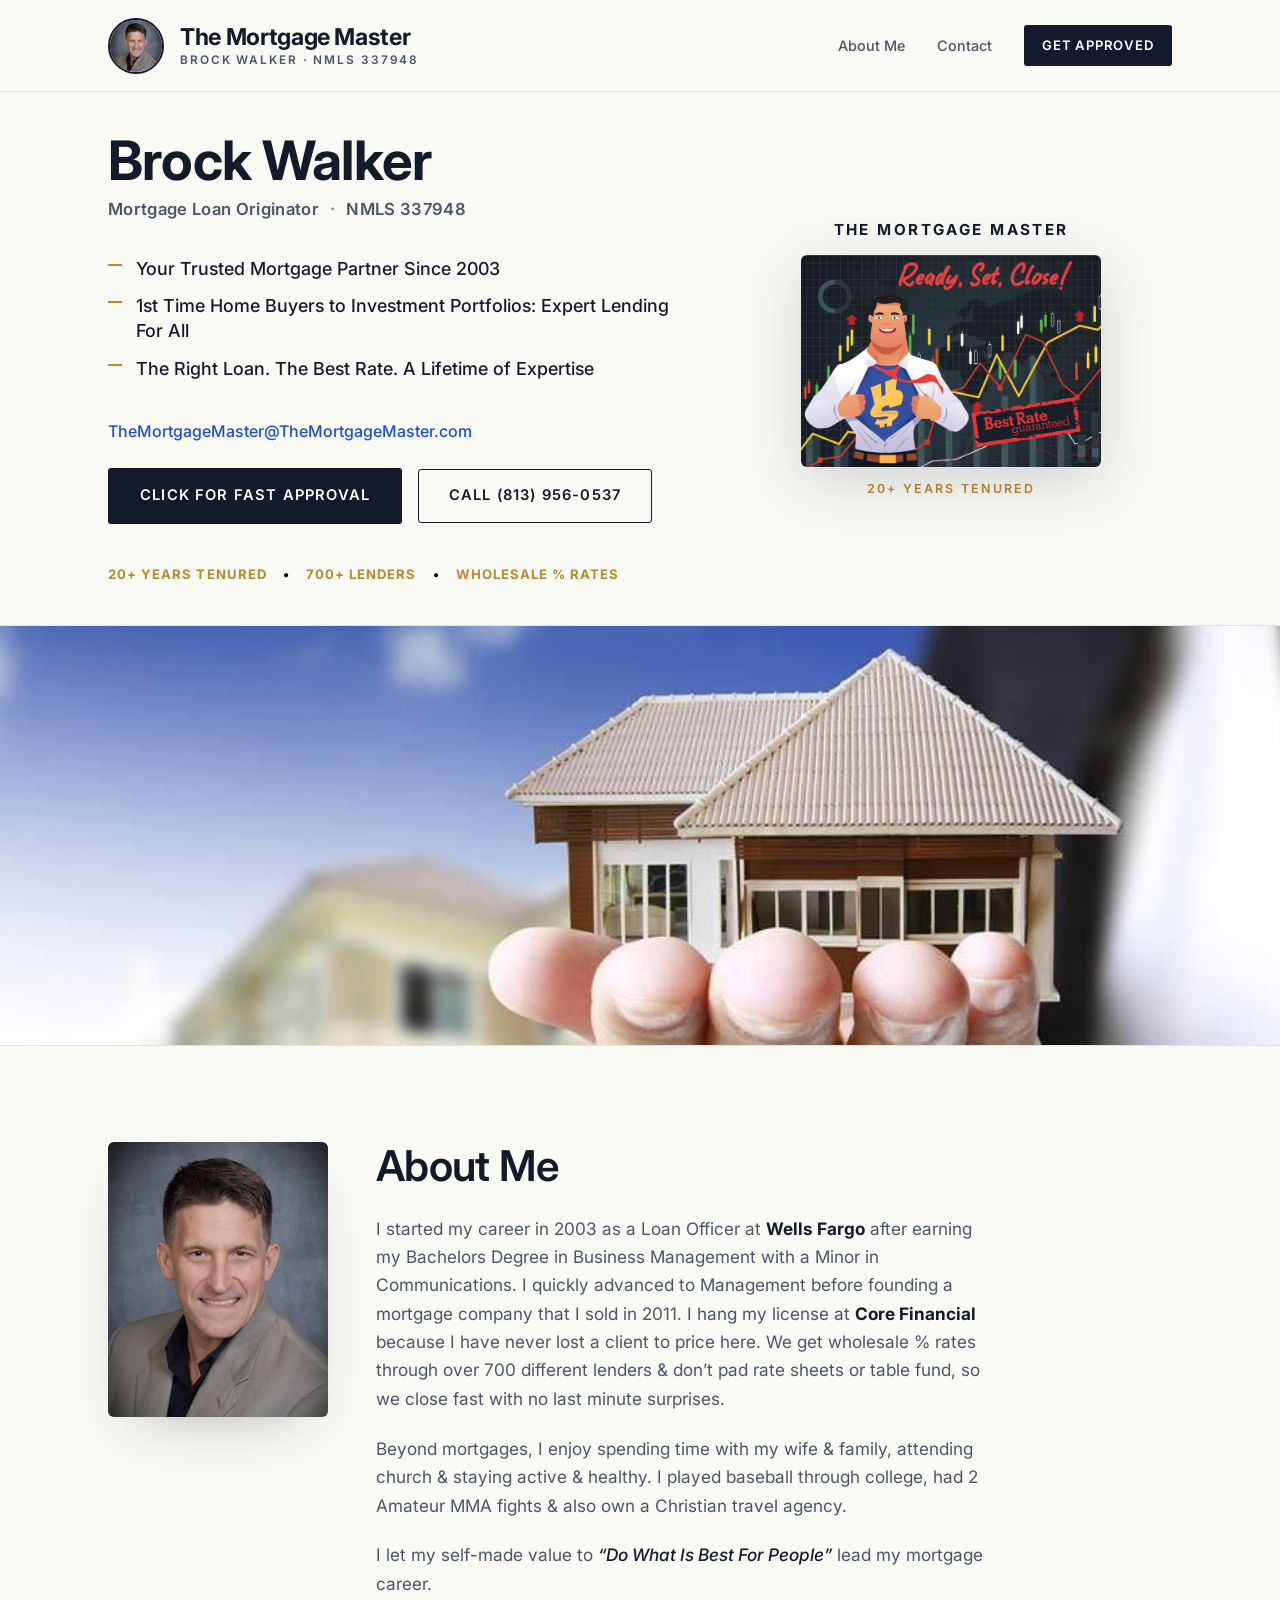
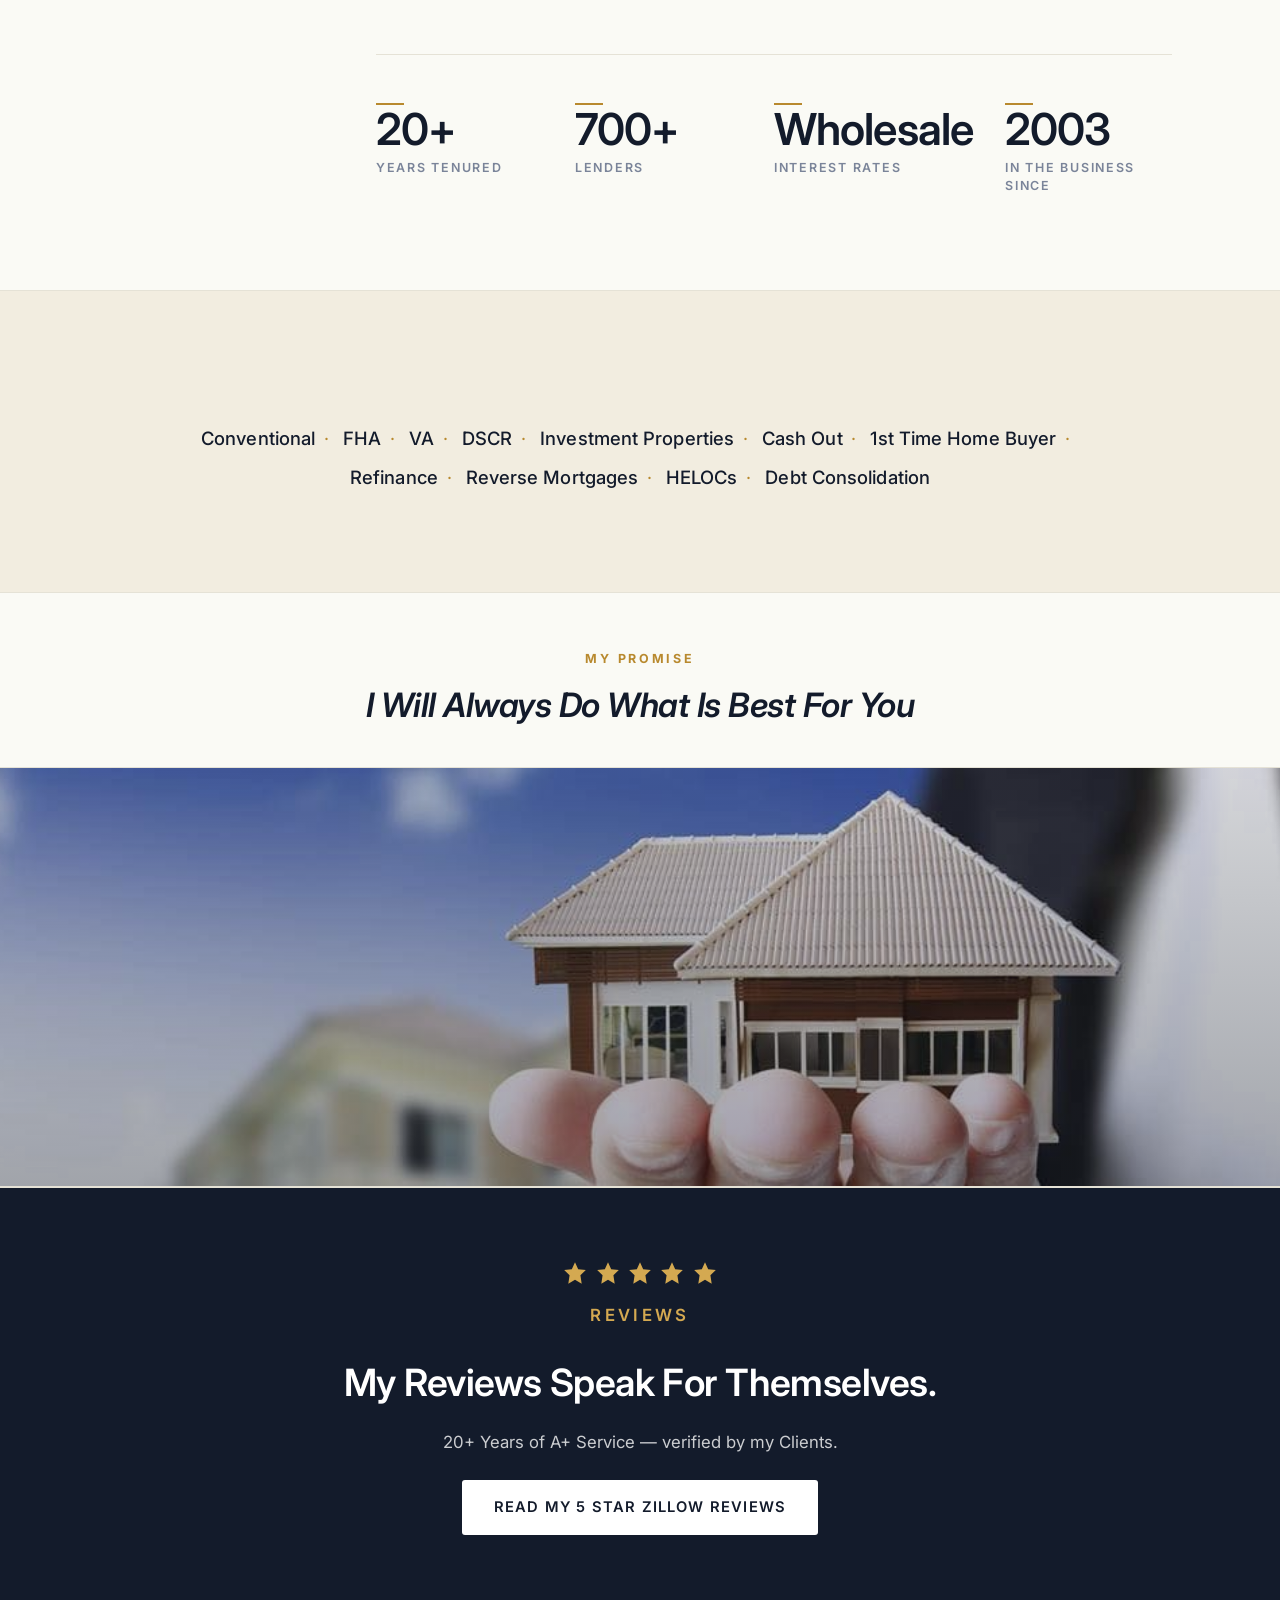
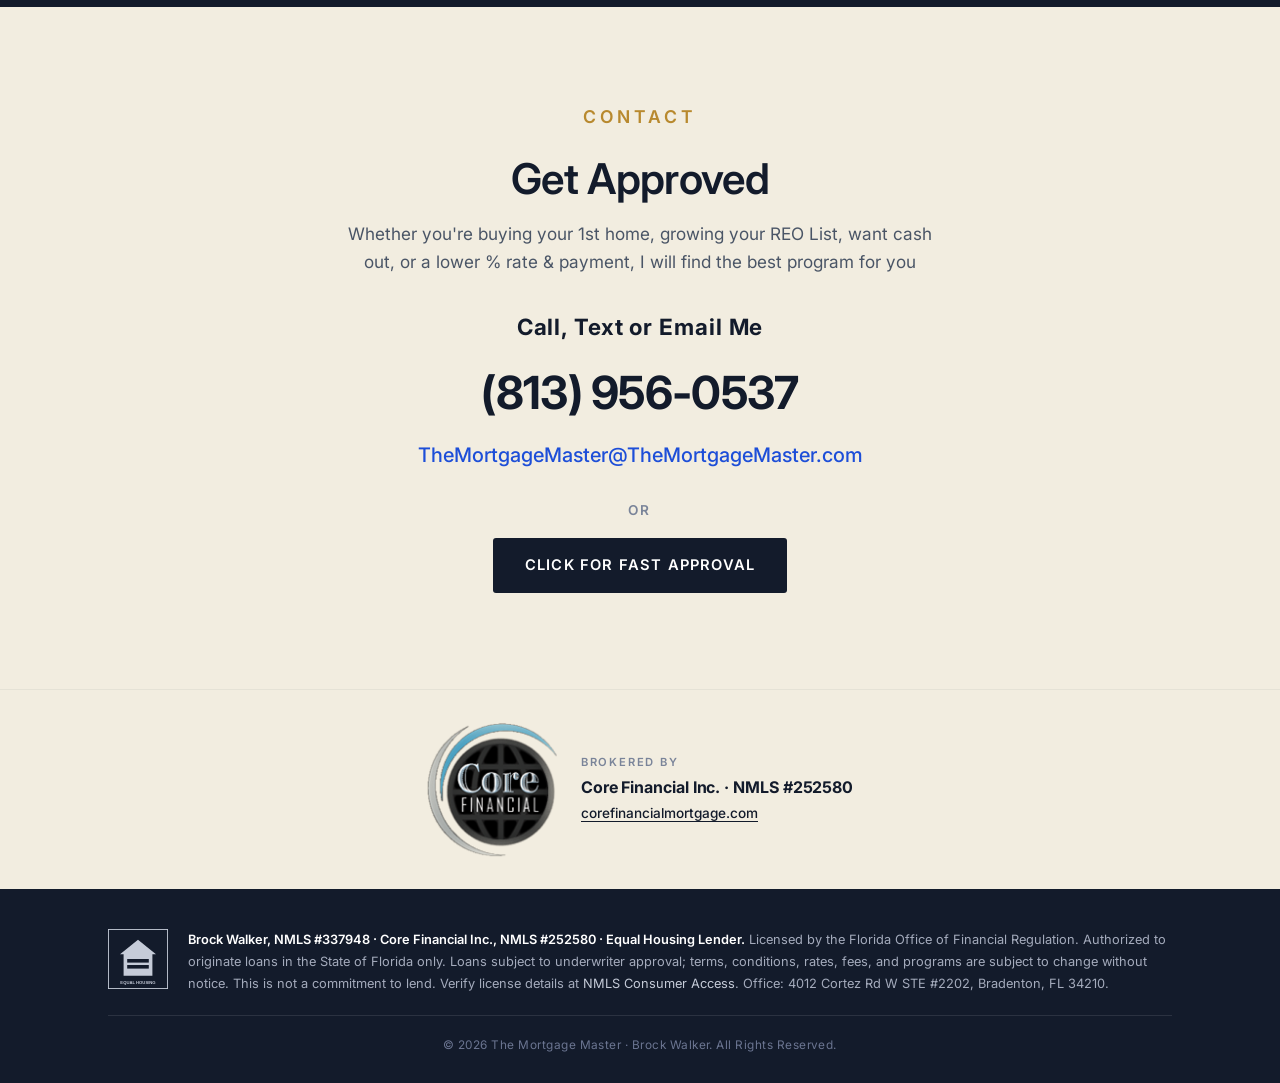
==== index.html @ ad80749b "Round 3 revisions for Brock — compliance, copy, layout polish Hero: - Removed eyebrow line; title "B" ====
<!DOCTYPE html>
<html lang="en">
<head>
<meta charset="UTF-8">
<meta name="viewport" content="width=device-width, initial-scale=1.0">
<title>Brock Walker — The Mortgage Master | Florida Mortgage Loan Originator</title>
<meta name="description" content="Brock Walker — The Mortgage Master Closes Faster. 20+ Years Tenured. 700+ Lenders. Wholesale Interest Rates. NMLS 337948.">
<meta name="robots" content="index, follow">
<link rel="canonical" href="https://themortgagemaster.com/">

<meta property="og:title" content="Brock Walker — The Mortgage Master">
<meta property="og:description" content="The Mortgage Master Closes Faster. 20+ Years Tenured. Wholesale Interest Rates.">
<meta property="og:type" content="website">
<meta property="og:url" content="https://themortgagemaster.com/">
<meta property="og:image" content="https://themortgagemaster.com/assets/pool-home.jpg">

<link rel="icon" type="image/png" href="assets/favicon.png">

<link rel="preconnect" href="https://fonts.googleapis.com">
<link rel="preconnect" href="https://fonts.gstatic.com" crossorigin>
<link href="https://fonts.googleapis.com/css2?family=Inter:wght@400;500;600;700&display=swap" rel="stylesheet">

<link rel="stylesheet" href="css/style.css">
</head>
<body>

<header class="site-header">
  <div class="container nav">
    <a href="/" class="brand">
      <img class="brand-photo" src="assets/brock-headshot.jpg" alt="Brock Walker">
      <span class="brand-text">
        <span class="brand-name">The Mortgage Master</span>
        <span class="brand-sub">Brock Walker · NMLS 337948</span>
      </span>
    </a>
    <nav class="nav-links" aria-label="Primary">
      <a href="#about">About Me</a>
      <a href="#contact">Contact</a>
      <a class="nav-cta" href="https://www.blink.mortgage/app/signup/p/CoreFinancialMortgage/brockwalker" target="_blank" rel="noopener">Get Approved</a>
    </nav>
  </div>
</header>

<main>

  <!-- HERO -->
  <section class="hero">
    <div class="container hero-grid">
      <div class="hero-text">
        <h1 class="hero-title">Brock Walker</h1>
        <p class="hero-tagline">Mortgage Loan Originator <span class="dot-gold">·</span> NMLS 337948</p>
        <ul class="hero-bullets">
          <li>Your Trusted Mortgage Partner Since 2003</li>
          <li>1st Time Home Buyers to Investment Portfolios: Expert Lending For All</li>
          <li>The Right Loan. The Best Rate. A Lifetime of Expertise</li>
        </ul>
        <p class="hero-email"><a href="mailto:TheMortgageMaster@TheMortgageMaster.com">TheMortgageMaster@TheMortgageMaster.com</a></p>
        <div class="hero-actions">
          <a class="btn-primary" href="https://www.blink.mortgage/app/signup/p/CoreFinancialMortgage/brockwalker" target="_blank" rel="noopener">Click For Fast Approval</a>
          <a class="btn-secondary" href="tel:+18139560537">Call (813) 956-0537</a>
        </div>
        <div class="hero-meta">
          <span>20+ Years Tenured</span>
          <span class="dot" aria-hidden="true">•</span>
          <span>700+ Lenders</span>
          <span class="dot" aria-hidden="true">•</span>
          <span>Wholesale % Rates</span>
        </div>
      </div>
      <div class="hero-image">
        <div class="hero-image-label">The Mortgage Master</div>
        <img src="assets/mmaster.png" alt="The Mortgage Master — Ready, Set, Close">
        <div class="hero-image-caption">20+ Years Tenured</div>
      </div>
    </div>
  </section>

  <!-- VIDEO FEATURE BAND -->
  <section class="feature-band video-band" aria-hidden="true">
    <video class="feature-video" autoplay muted loop playsinline preload="metadata" poster="assets/house-hands.jpg">
      <source src="assets/mortgage-master.mp4" type="video/mp4">
    </video>
  </section>

  <!-- MOBILE-ONLY MASCOT (under video, hidden on desktop) -->
  <section class="mobile-mascot">
    <div class="mobile-mascot-label">The Mortgage Master</div>
    <img src="assets/mmaster.png" alt="The Mortgage Master — Ready, Set, Close">
    <div class="mobile-mascot-caption">20+ Years Tenured</div>
  </section>

  <!-- ABOUT -->
  <section id="about" class="section">
    <div class="container about-grid">
      <div class="about-image">
        <img src="assets/brock-headshot.jpg" alt="Brock Walker — Mortgage Loan Originator, NMLS 337948">
      </div>
      <div class="about-body">
        <h2 class="section-title">About Me</h2>
        <p>I started my career in 2003 as a Loan Officer at <strong>Wells Fargo</strong> after earning my Bachelors Degree in Business Management with a Minor in Communications. I quickly advanced to Management before founding a mortgage company that I sold in 2011. I hang my license at <strong>Core Financial</strong> because I have never lost a client to price here. We get wholesale % rates through over 700 different lenders &amp; don&rsquo;t pad rate sheets or table fund, so we close fast with no last minute surprises.</p>
        <p>Beyond mortgages, I enjoy spending time with my wife &amp; family, attending church &amp; staying active &amp; healthy. I played baseball through college, had 2 Amateur MMA fights &amp; also own a Christian travel agency.</p>
        <p>I let my self-made value to <em>&ldquo;Do What Is Best For People&rdquo;</em> lead my mortgage career.</p>

        <div class="stats">
          <div>
            <div class="stat-num">20+</div>
            <div class="stat-label">Years tenured</div>
          </div>
          <div>
            <div class="stat-num">700+</div>
            <div class="stat-label">Lenders</div>
          </div>
          <div>
            <div class="stat-num">Wholesale</div>
            <div class="stat-label">Interest rates</div>
          </div>
          <div>
            <div class="stat-num">2003</div>
            <div class="stat-label">In the business since</div>
          </div>
        </div>
      </div>
    </div>
  </section>

  <!-- LOAN LIST -->
  <section class="section section-alt">
    <div class="container">
      <p class="loans-display">
        <span>Conventional</span><span class="sep">·</span>
        <span>FHA</span><span class="sep">·</span>
        <span>VA</span><span class="sep">·</span>
        <span>DSCR</span><span class="sep">·</span>
        <span>Investment Properties</span><span class="sep">·</span>
        <span>Cash Out</span><span class="sep">·</span>
        <span>1st Time Home Buyer</span><span class="sep">·</span>
        <span>Refinance</span><span class="sep">·</span>
        <span>Reverse Mortgages</span><span class="sep">·</span>
        <span>HELOCs</span><span class="sep">·</span>
        <span>Debt Consolidation</span>
      </p>
    </div>
  </section>

  <!-- PROMISE FEATURE BAND (hands holding house) — moved to bottom per Brock R2 -->
  <section class="promise-band">
    <div class="container promise-box">
      <p class="promise-label">My Promise</p>
      <p class="promise-text">I Will Always Do What Is Best For You</p>
    </div>
    <div class="feature-band promise-image" aria-hidden="true">
      <img src="assets/house-hands.jpg" alt="">
    </div>
  </section>

  <!-- REVIEWS CTA -->
  <section class="reviews-cta">
    <div class="container">
      <div class="reviews-stars" aria-hidden="true">
        <svg viewBox="0 0 24 24"><path d="M12 2l2.94 6.5L22 9.27l-5 4.87L18.18 22 12 18.27 5.82 22 7 14.14l-5-4.87 7.06-.77z"/></svg>
        <svg viewBox="0 0 24 24"><path d="M12 2l2.94 6.5L22 9.27l-5 4.87L18.18 22 12 18.27 5.82 22 7 14.14l-5-4.87 7.06-.77z"/></svg>
        <svg viewBox="0 0 24 24"><path d="M12 2l2.94 6.5L22 9.27l-5 4.87L18.18 22 12 18.27 5.82 22 7 14.14l-5-4.87 7.06-.77z"/></svg>
        <svg viewBox="0 0 24 24"><path d="M12 2l2.94 6.5L22 9.27l-5 4.87L18.18 22 12 18.27 5.82 22 7 14.14l-5-4.87 7.06-.77z"/></svg>
        <svg viewBox="0 0 24 24"><path d="M12 2l2.94 6.5L22 9.27l-5 4.87L18.18 22 12 18.27 5.82 22 7 14.14l-5-4.87 7.06-.77z"/></svg>
      </div>
      <p class="section-eyebrow center">Reviews</p>
      <h2>My Reviews Speak For Themselves.</h2>
      <p>20+ Years of A+ Service — verified by my Clients.</p>
      <a class="btn-primary" href="https://www.zillow.com/lender-profile/BrockWalker/" target="_blank" rel="noopener">Read My 5 Star Zillow Reviews</a>
    </div>
  </section>

  <!-- APPLY CTA -->
  <section id="contact" class="apply-section section-alt">
    <div class="container apply-inner">
      <p class="section-eyebrow center contact-eyebrow-big">Contact</p>
      <h2 class="section-title center">Get Approved</h2>
      <p class="apply-lede">Whether you're buying your 1st home, growing your REO List, want cash out, or a lower % rate &amp; payment, I will find the best program for you</p>

      <p class="contact-heading">Call, Text or Email Me</p>
      <p class="contact-phone"><a href="tel:+18139560537">(813) 956-0537</a></p>
      <p class="contact-email"><a href="mailto:TheMortgageMaster@TheMortgageMaster.com">TheMortgageMaster@TheMortgageMaster.com</a></p>

      <p class="contact-or">Or</p>
      <a class="btn-primary" href="https://www.blink.mortgage/app/signup/p/CoreFinancialMortgage/brockwalker" target="_blank" rel="noopener">Click For Fast Approval</a>
    </div>
  </section>

  <!-- CORE FINANCIAL STRIP -->
  <section class="core-strip">
    <div class="container core-grid">
      <img src="assets/core-logo.png" alt="Core Financial Inc">
      <div class="text-block">
        <div class="label">Brokered By</div>
        <div class="name">Core Financial Inc. · NMLS #252580</div>
        <a href="https://corefinancialmortgage.com" target="_blank" rel="noopener">corefinancialmortgage.com</a>
      </div>
    </div>
  </section>

</main>

<footer class="site-footer">
  <div class="container">
    <div class="footer-row">
      <svg class="ehl-svg" xmlns="http://www.w3.org/2000/svg" viewBox="0 0 100 100" aria-label="Equal Housing Lender">
        <rect width="100" height="100" fill="none" stroke="currentColor" stroke-width="3"/>
        <path d="M50 18 L20 42 L26 42 L26 78 L74 78 L74 42 L80 42 Z" fill="currentColor"/>
        <rect x="32" y="50" width="36" height="6" fill="#131b2b"/>
        <rect x="32" y="60" width="36" height="6" fill="#131b2b"/>
        <text x="50" y="92" text-anchor="middle" font-family="Arial, sans-serif" font-size="7" font-weight="700" fill="currentColor">EQUAL HOUSING</text>
      </svg>
      <div class="compliance-text">
        <strong>Brock Walker, NMLS #337948 · Core Financial Inc., NMLS #252580 · Equal Housing Lender.</strong> Licensed by the Florida Office of Financial Regulation. Authorized to originate loans in the State of Florida only. Loans subject to underwriter approval; terms, conditions, rates, fees, and programs are subject to change without notice. This is not a commitment to lend. Verify license details at <a href="https://www.nmlsconsumeraccess.org/" target="_blank" rel="noopener">NMLS Consumer Access</a>. Office: 4012 Cortez Rd W STE #2202, Bradenton, FL 34210.
      </div>
    </div>
    <div class="footer-bottom">
      &copy; <span id="year"></span> The Mortgage Master · Brock Walker. All Rights Reserved.
    </div>
  </div>
</footer>

<script>
  document.getElementById('year').textContent = new Date().getFullYear();
</script>

</body>
</html>
---- css/style.css ----
:root {
  --bg: #fafaf5;
  --bg-alt: #f2ede0;
  --surface: #ffffff;
  --line: #e5e2d6;
  --line-strong: #d6d1bf;
  --text: #131b2b;
  --text-muted: #4a5566;
  --text-soft: #7a8499;
  --accent: #131b2b;
  --accent-hover: #000000;
  --highlight: #b8892e;
  --highlight-soft: #d4a951;
  --sans: 'Inter', -apple-system, BlinkMacSystemFont, 'Helvetica Neue', 'Segoe UI', sans-serif;
  --container: 1120px;
}

* { box-sizing: border-box; margin: 0; padding: 0; }
html { scroll-behavior: smooth; }

body {
  font-family: var(--sans);
  background: var(--bg);
  color: var(--text);
  line-height: 1.6;
  font-weight: 400;
  -webkit-font-smoothing: antialiased;
  -moz-osx-font-smoothing: grayscale;
}

a { color: inherit; text-decoration: none; }
img { max-width: 100%; height: auto; display: block; }

.container {
  max-width: var(--container);
  margin: 0 auto;
  padding: 0 1.75rem;
}

/* ============ HEADER ============ */
.site-header {
  position: sticky;
  top: 0;
  z-index: 100;
  background: rgba(250, 250, 245, 0.92);
  backdrop-filter: blur(10px);
  -webkit-backdrop-filter: blur(10px);
  border-bottom: 1px solid var(--line);
}
.nav {
  display: flex;
  justify-content: space-between;
  align-items: center;
  padding: 1.1rem 1.75rem;
  gap: 1.5rem;
}
.brand {
  display: flex;
  align-items: center;
  gap: 1rem;
  color: var(--text);
}
.brand-photo {
  width: 56px;
  height: 56px;
  border-radius: 50%;
  object-fit: cover;
  border: 2px solid var(--text);
  flex-shrink: 0;
}
.brand-text {
  display: flex;
  flex-direction: column;
  line-height: 1.05;
  gap: 3px;
}
.brand-name {
  font-size: 1.45rem;
  font-weight: 700;
  letter-spacing: -0.015em;
  color: var(--text);
}
.brand-sub {
  font-size: 0.74rem;
  font-weight: 600;
  letter-spacing: 0.16em;
  text-transform: uppercase;
  color: var(--text-muted);
  margin-top: 2px;
}
.nav-links {
  display: flex;
  gap: 2rem;
  font-size: 0.9rem;
  font-weight: 500;
  color: var(--text-muted);
  align-items: center;
}
.nav-links a { transition: color 0.15s ease; }
.nav-links a:hover { color: var(--text); }
.nav-cta {
  font-size: 0.82rem !important;
  font-weight: 600 !important;
  letter-spacing: 0.06em;
  text-transform: uppercase;
  color: #fff !important;
  background: var(--text);
  padding: 0.65rem 1.15rem;
  border-radius: 3px;
  transition: background 0.2s ease;
}
.nav-cta:hover { background: var(--accent-hover); color: #fff !important; }

/* ============ BUTTONS ============ */
.btn-primary {
  font-family: var(--sans);
  font-size: 0.92rem;
  font-weight: 600;
  letter-spacing: 0.08em;
  text-transform: uppercase;
  color: #fff;
  background: var(--text);
  border: none;
  padding: 1rem 2rem;
  border-radius: 3px;
  cursor: pointer;
  display: inline-block;
  transition: background 0.2s ease, transform 0.1s ease;
}
.btn-primary:hover { background: var(--accent-hover); color: #fff; }
.btn-primary:active { transform: translateY(1px); }
.btn-secondary {
  font-family: var(--sans);
  font-size: 0.92rem;
  font-weight: 600;
  letter-spacing: 0.08em;
  text-transform: uppercase;
  color: var(--text);
  background: transparent;
  border: 1.5px solid var(--text);
  padding: 0.9rem 1.85rem;
  border-radius: 3px;
  cursor: pointer;
  display: inline-block;
  transition: background 0.2s ease, color 0.2s ease;
}
.btn-secondary:hover { background: var(--text); color: #fff; }

/* ============ HERO ============ */
.hero {
  padding: 2.5rem 0 2.5rem;
  background: var(--bg);
  border-bottom: 1px solid var(--line);
}
.hero-inner { max-width: 880px; }
.hero-grid {
  display: grid;
  grid-template-columns: 1.3fr 1fr;
  gap: 3rem;
  align-items: center;
}
.hero-image {
  display: flex;
  flex-direction: column;
  justify-content: center;
  align-items: center;
  gap: 0.75rem;
}
.hero-image img {
  max-width: 300px;
  width: 100%;
  filter: drop-shadow(0 14px 30px rgba(19, 27, 43, 0.18));
  border-radius: 6px;
}
.hero-image-label {
  font-size: 0.95rem;
  font-weight: 700;
  letter-spacing: 0.16em;
  text-transform: uppercase;
  color: var(--text);
  text-align: center;
}
.hero-image-caption {
  font-size: 0.78rem;
  font-weight: 600;
  letter-spacing: 0.18em;
  text-transform: uppercase;
  color: var(--highlight);
  text-align: center;
}
.hero-email {
  margin-bottom: 1.5rem;
  font-size: 1rem;
  font-weight: 500;
}
.hero-email a {
  color: #1d4ed8;
  border-bottom: 1px solid transparent;
  transition: border-color 0.15s ease;
}
.hero-email a:hover { border-bottom-color: #1d4ed8; }
.hero-eyebrow {
  font-size: 0.78rem;
  font-weight: 600;
  letter-spacing: 0.18em;
  text-transform: uppercase;
  color: var(--highlight);
  margin-bottom: 1.75rem;
}
.hero-title {
  font-size: clamp(2.2rem, 4.8vw, 3.4rem);
  font-weight: 700;
  line-height: 1.05;
  letter-spacing: -0.015em;
  color: var(--text);
  margin-bottom: 0.4rem;
  font-family: var(--sans);
}
.hero-tagline {
  font-size: clamp(0.95rem, 1.3vw, 1.1rem);
  font-weight: 600;
  font-style: normal;
  letter-spacing: 0.02em;
  color: var(--text-muted);
  margin-bottom: 1.75rem;
  font-family: var(--sans);
}
.hero-tagline .dot-gold {
  color: var(--highlight);
  margin: 0 0.4em;
  font-weight: 700;
}
.hero-bullets {
  list-style: none;
  padding: 0;
  margin: 0 0 2rem;
  max-width: 640px;
}
.hero-bullets li {
  font-size: clamp(1rem, 1.4vw, 1.12rem);
  color: var(--text);
  font-weight: 500;
  line-height: 1.4;
  padding: 6px 0 6px 28px;
  position: relative;
}
.hero-bullets li::before {
  content: "";
  position: absolute;
  left: 0;
  top: 14px;
  width: 14px;
  height: 2px;
  background: var(--highlight);
}
.hero-lede {
  font-size: clamp(1.05rem, 1.6vw, 1.2rem);
  color: var(--text-muted);
  max-width: 640px;
  margin-bottom: 2.5rem;
  line-height: 1.55;
  font-weight: 400;
}
.hero-actions {
  display: flex;
  flex-wrap: wrap;
  gap: 1rem;
  align-items: center;
  margin-bottom: 2.5rem;
}
.hero-meta {
  display: flex;
  align-items: center;
  gap: 1rem;
  font-size: 0.82rem;
  font-weight: 700;
  letter-spacing: 0.08em;
  text-transform: uppercase;
  color: var(--highlight);
  flex-wrap: wrap;
}
.hero-meta .dot { color: #000; font-weight: 700; }

/* ============ SECTION ============ */
.section { padding: 6rem 0; border-bottom: 1px solid var(--line); }
.section-alt { background: var(--bg-alt); }
.section-eyebrow {
  font-size: 0.75rem;
  font-weight: 600;
  letter-spacing: 0.2em;
  text-transform: uppercase;
  color: var(--highlight);
  margin-bottom: 1rem;
}
.section-eyebrow.center { text-align: center; }
.section-eyebrow.contact-eyebrow-big {
  font-size: 1.1rem;
  letter-spacing: 0.22em;
  margin-bottom: 1.5rem;
}
.section-title {
  font-size: clamp(1.875rem, 3.8vw, 2.65rem);
  font-weight: 600;
  line-height: 1.15;
  letter-spacing: -0.015em;
  color: var(--text);
  max-width: 22ch;
}
.section-title.center { text-align: center; margin-left: auto; margin-right: auto; }
.section-body p {
  font-size: 1.075rem;
  color: var(--text-muted);
  margin-bottom: 1.35rem;
  max-width: 60ch;
  line-height: 1.65;
}
.section-body p:last-child { margin-bottom: 0; }

.grid-2 {
  display: grid;
  grid-template-columns: 1fr 1.35fr;
  gap: 5rem;
  align-items: start;
}

/* ============ ABOUT ============ */
.about-grid {
  display: grid;
  grid-template-columns: 220px 1fr;
  gap: 3rem;
  align-items: flex-start;
}
.about-image {
  position: relative;
  border-radius: 6px;
  overflow: hidden;
  box-shadow: 0 25px 60px -30px rgba(19, 27, 43, 0.35);
  max-width: 220px;
}
.about-image img {
  width: 100%;
  aspect-ratio: 4 / 5;
  object-fit: cover;
  display: block;
}
.about-body p {
  font-size: 1.075rem;
  color: var(--text-muted);
  margin-bottom: 1.35rem;
  max-width: 56ch;
  line-height: 1.65;
}
.about-body strong { color: var(--text); font-weight: 700; }
.about-body em { color: var(--text); font-weight: 500; font-style: italic; }
.about-body .section-title { margin-bottom: 1.5rem; }
.signature {
  font-weight: 500;
  color: var(--text);
  margin-top: 0.5rem !important;
  font-size: 1rem !important;
}
.about-quote {
  font-size: 1.35rem;
  font-weight: 600;
  font-style: italic;
  color: var(--text);
  padding-left: 1.5rem;
  border-left: 3px solid var(--highlight);
  margin-top: 1.85rem;
  max-width: 36ch;
  letter-spacing: -0.005em;
  line-height: 1.35;
}

/* ============ STATS ============ */
.stats {
  display: grid;
  grid-template-columns: repeat(4, 1fr);
  gap: 2rem;
  margin-top: 3.5rem;
  padding-top: 3rem;
  border-top: 1px solid var(--line);
}
.stat-num {
  font-size: clamp(2rem, 4vw, 2.75rem);
  font-weight: 600;
  letter-spacing: -0.02em;
  color: var(--text);
  line-height: 1;
  margin-bottom: 0.5rem;
}
.stats > div { position: relative; padding-top: 0.25rem; }
.stats > div::before {
  content: '';
  position: absolute;
  top: 0;
  left: 0;
  width: 28px;
  height: 2px;
  background: var(--highlight);
}
.stat-label {
  font-size: 0.78rem;
  font-weight: 600;
  letter-spacing: 0.14em;
  text-transform: uppercase;
  color: var(--text-soft);
  line-height: 1.4;
}

/* ============ FEATURE BAND ============ */
.feature-band {
  width: 100%;
  height: 420px;
  overflow: hidden;
  position: relative;
  border-bottom: 1px solid var(--line);
}
.feature-band img {
  width: 100%;
  height: 100%;
  object-fit: cover;
  object-position: center center;
  display: block;
  filter: saturate(0.92) contrast(1.02);
}
.feature-video {
  width: 100%;
  height: 100%;
  object-fit: cover;
  object-position: center center;
  display: block;
}
.video-band::after {
  /* hide the dark overlay for the video so motion is uninterrupted */
  display: none;
}

/* ============ MOBILE-ONLY MASCOT BAND ============ */
.mobile-mascot {
  display: none; /* shown only on phones via media query below */
  flex-direction: column;
  align-items: center;
  gap: 0.5rem;
  padding: 1.5rem 1rem 1.75rem;
  background: var(--bg);
  border-bottom: 1px solid var(--line);
}
.mobile-mascot img {
  max-width: 220px;
  width: 100%;
  height: auto;
  filter: drop-shadow(0 10px 20px rgba(19, 27, 43, 0.18));
  border-radius: 6px;
}
.mobile-mascot-label {
  font-size: 1.15rem;
  font-weight: 700;
  letter-spacing: 0.005em;
  color: var(--text);
}
.mobile-mascot-caption {
  font-size: 0.72rem;
  font-weight: 600;
  letter-spacing: 0.18em;
  text-transform: uppercase;
  color: var(--highlight);
}
.feature-band::after {
  content: '';
  position: absolute;
  inset: 0;
  background: linear-gradient(180deg, rgba(19, 27, 43, 0.18) 0%, rgba(19, 27, 43, 0.4) 100%);
  pointer-events: none;
}
.feature-band-overlay {
  position: absolute;
  inset: 0;
  display: flex;
  align-items: center;
  justify-content: center;
  z-index: 1;
  text-align: center;
  padding: 2rem;
}
.feature-band-overlay .quote {
  font-size: clamp(1.5rem, 3.2vw, 2.1rem);
  font-weight: 600;
  font-style: italic;
  color: #fff;
  letter-spacing: -0.015em;
  line-height: 1.3;
  max-width: 32ch;
  text-shadow: 0 2px 30px rgba(0, 0, 0, 0.5);
}

/* ============ PROMISE BAND ============ */
.promise-band {
  background: var(--bg);
  border-bottom: 1px solid var(--line);
}
.promise-box {
  text-align: center;
  padding: 3.5rem 1.75rem 2.5rem;
  max-width: 720px;
}
.promise-label {
  font-size: 0.78rem;
  font-weight: 700;
  letter-spacing: 0.22em;
  text-transform: uppercase;
  color: var(--highlight);
  margin-bottom: 0.85rem;
}
.promise-text {
  font-size: clamp(1.5rem, 3vw, 2.1rem);
  font-weight: 600;
  font-style: italic;
  letter-spacing: -0.015em;
  color: var(--text);
  line-height: 1.3;
  max-width: 30ch;
  margin: 0 auto;
}
.promise-image {
  border-top: 1px solid var(--line);
}

/* ============ LOAN LIST ============ */
.loans-display {
  text-align: center;
  font-size: clamp(1rem, 1.6vw, 1.15rem);
  font-weight: 500;
  letter-spacing: 0.005em;
  color: var(--text);
  line-height: 2.1;
  max-width: 880px;
  margin: 2rem auto 0;
}
.loans-display .sep { color: var(--highlight); padding: 0 0.55rem; font-weight: 400; }

/* ============ APPLY CTA — small mascot ============ */
.apply-section {
  text-align: center;
  padding: 6rem 0;
}
.apply-inner { max-width: 720px; margin: 0 auto; }
.apply-mark {
  display: block;
  max-width: 280px;
  margin: 0 auto 1.5rem;
  filter: drop-shadow(0 8px 18px rgba(19, 27, 43, 0.18));
  border-radius: 4px;
}
.apply-section .section-title {
  margin: 0 auto 1rem;
  text-align: center;
}
.apply-lede {
  color: var(--text-muted);
  font-size: 1.075rem;
  max-width: 56ch;
  margin: 1rem auto 2rem;
  line-height: 1.65;
}
.apply-meta {
  margin-top: 2rem;
  font-size: 0.95rem;
  color: var(--text-muted);
}
.apply-meta a {
  color: var(--text);
  font-weight: 500;
  border-bottom: 1px solid transparent;
  transition: border-color 0.15s ease;
}
.apply-meta a:hover { border-color: var(--text); }

.contact-heading {
  font-size: clamp(1.15rem, 2vw, 1.4rem);
  font-weight: 700;
  letter-spacing: 0.04em;
  color: var(--text);
  margin: 1.5rem 0 0.75rem;
  text-align: center;
}
.contact-phone {
  text-align: center;
  margin: 0.4rem 0 0.6rem;
}
.contact-phone a {
  font-size: clamp(2rem, 5vw, 2.85rem);
  font-weight: 700;
  letter-spacing: -0.015em;
  color: var(--text);
  border-bottom: 2px solid transparent;
  transition: border-color 0.15s ease;
}
.contact-phone a:hover { border-bottom-color: var(--text); }
.contact-email {
  text-align: center;
  margin: 0 0 1.75rem;
  padding: 0 0.5rem;
  word-break: keep-all;
  overflow-wrap: normal;
}
.contact-email a {
  font-size: clamp(0.78rem, 3.4vw, 1.25rem);
  font-weight: 500;
  color: #1d4ed8;
  border-bottom: 1px solid transparent;
  transition: border-color 0.15s ease;
  white-space: nowrap;
  display: inline-block;
  max-width: 100%;
}
.contact-email a:hover { border-bottom-color: #1d4ed8; }
.contact-or {
  text-align: center;
  margin: 0.75rem 0 1rem;
  font-size: 0.85rem;
  font-weight: 600;
  letter-spacing: 0.18em;
  text-transform: uppercase;
  color: var(--text-soft);
}

/* ============ REVIEWS CTA ============ */
.reviews-cta {
  background: var(--text);
  color: #fff;
  text-align: center;
  padding: 4.5rem 0;
}
.reviews-cta .section-eyebrow { color: var(--highlight-soft); }
.reviews-cta h2 {
  font-size: clamp(1.75rem, 3.5vw, 2.35rem);
  font-weight: 600;
  letter-spacing: -0.015em;
  margin-bottom: 1rem;
  color: #fff;
}
.reviews-cta p {
  color: rgba(255, 255, 255, 0.78);
  max-width: 56ch;
  margin: 0 auto 1.5rem;
  font-size: 1.05rem;
  line-height: 1.6;
}
.reviews-stars {
  display: flex;
  justify-content: center;
  gap: 0.4rem;
  margin-bottom: 1rem;
}
.reviews-stars svg { width: 26px; height: 26px; fill: var(--highlight-soft); }
.reviews-cta .btn-primary {
  background: #fff;
  color: var(--text);
}
.reviews-cta .btn-primary:hover { background: var(--bg); color: var(--text); }

/* ============ CORE FINANCIAL STRIP ============ */
.core-strip {
  background: var(--bg-alt);
  padding: 2rem 0;
  border-top: 1px solid var(--line);
}
.core-grid {
  display: flex;
  align-items: center;
  justify-content: center;
  gap: 1.5rem;
  flex-wrap: wrap;
  text-align: center;
}
.core-grid img {
  width: 130px;
  height: auto;
  flex-shrink: 0;
}
.core-grid .text-block {
  text-align: left;
}
.core-grid .text-block .label {
  font-size: 0.7rem;
  font-weight: 600;
  letter-spacing: 0.16em;
  text-transform: uppercase;
  color: var(--text-soft);
  margin-bottom: 0.2rem;
}
.core-grid .text-block .name {
  font-size: 1rem;
  font-weight: 700;
  color: var(--text);
  letter-spacing: -0.005em;
}
.core-grid .text-block a {
  font-size: 0.85rem;
  color: var(--text);
  font-weight: 500;
  border-bottom: 1px solid var(--text);
}
.core-grid .text-block a:hover { color: var(--text-muted); border-color: var(--text-muted); }

/* ============ FOOTER ============ */
.site-footer {
  background: var(--text);
  color: #c5cbd8;
  padding: 2.5rem 0 1.75rem;
  font-size: 0.86rem;
  line-height: 1.65;
}
.footer-row {
  display: grid;
  grid-template-columns: auto 1fr;
  gap: 1.25rem;
  align-items: flex-start;
  padding-bottom: 1.25rem;
  border-bottom: 1px solid rgba(255, 255, 255, 0.1);
}
.ehl-svg { width: 60px; height: 60px; fill: #fff; flex-shrink: 0; }
.compliance-text { font-size: 0.8rem; color: #a4abbc; line-height: 1.7; }
.compliance-text strong { color: #fff; font-weight: 600; }
.compliance-text a { color: #c5cbd8; border-bottom: 1px solid transparent; }
.compliance-text a:hover { border-bottom-color: #c5cbd8; }
.footer-bottom {
  margin-top: 1.25rem;
  text-align: center;
  font-size: 0.74rem;
  color: #6b7591;
  letter-spacing: 0.04em;
}

/* ============ RESPONSIVE ============ */
@media (max-width: 860px) {
  .hero { padding: 2rem 0 2rem; }
  .hero-grid { grid-template-columns: 1fr; gap: 1.75rem; }
  .hero-image { order: -1; }
  .hero-image img { max-width: 180px; }
  .hero-image-label { font-size: 0.85rem; }
  .grid-2 { grid-template-columns: 1fr; gap: 2rem; }
  .about-grid { grid-template-columns: 1fr; gap: 2.5rem; }
  .about-image img { min-height: 320px; max-height: 420px; }
  .feature-band { height: 280px; }
  .promise-box { padding: 2.5rem 1.5rem 1.75rem; }
  .stats { grid-template-columns: repeat(2, 1fr); gap: 1.75rem; }
  .footer-row { grid-template-columns: 1fr; }
  .ehl-svg { margin: 0 auto; }
  .compliance-text { text-align: center; }
}

@media (max-width: 720px) {
  .nav { padding: 0.6rem 1rem; gap: 0.85rem; }
  .nav-links { gap: 0.85rem; }
  .nav-links a:not(.nav-cta) { display: none; }
  .nav-cta { padding: 0.55rem 0.95rem; font-size: 0.76rem !important; }
  .brand-photo { width: 44px; height: 44px; }
  .brand-name { font-size: 1.1rem; }
  .brand-sub { font-size: 0.62rem; letter-spacing: 0.12em; }
  .section { padding: 4rem 0; }
  .core-grid .text-block { text-align: center; }

  /* Mobile hero — get the video above the fold */
  .hero { padding: 0.75rem 0 0.5rem; }
  .hero-grid { gap: 0.85rem; }
  .hero-eyebrow { display: none; }      /* NMLS info shown again in footer */
  .hero-lede { display: none; }          /* long-form copy hidden on phones */
  .hero-image { display: none; }         /* mascot is decorative; saves ~220px */
  .hero-title { font-size: 2.3rem; margin-bottom: 0.4rem; }
  .hero-tagline { font-size: 1rem; margin-bottom: 0.85rem; }
  .hero-email { margin-bottom: 0.85rem; font-size: 0.9rem; }
  .hero-actions { margin-bottom: 0.85rem; gap: 0.6rem; }
  .hero-actions .btn-primary,
  .hero-actions .btn-secondary {
    padding: 0.7rem 1.05rem;
    font-size: 0.78rem;
    flex: 1 1 0;
    min-width: 0;
    text-align: center;
  }
  .hero-meta { font-size: 0.68rem; gap: 0.45rem; letter-spacing: 0.06em; }
  .feature-band { height: 240px; }
  .mobile-mascot { display: flex; }
}
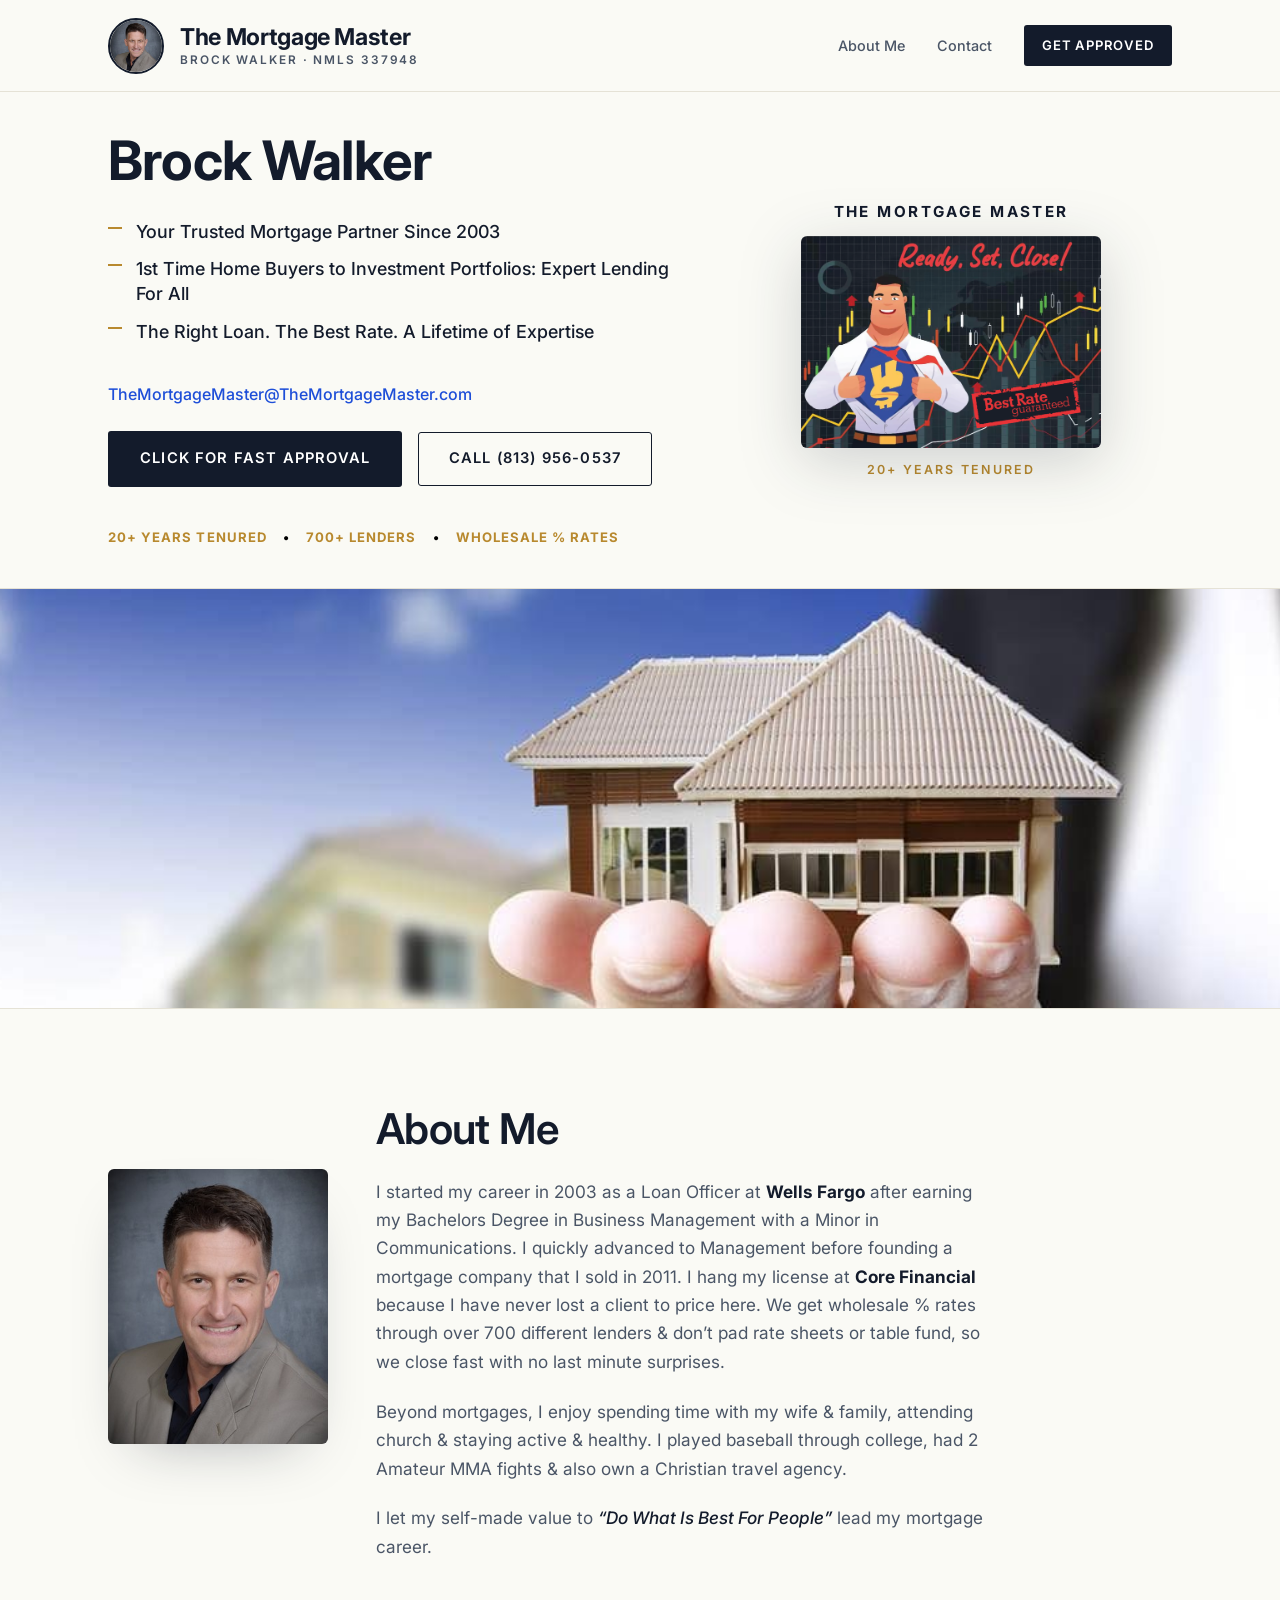
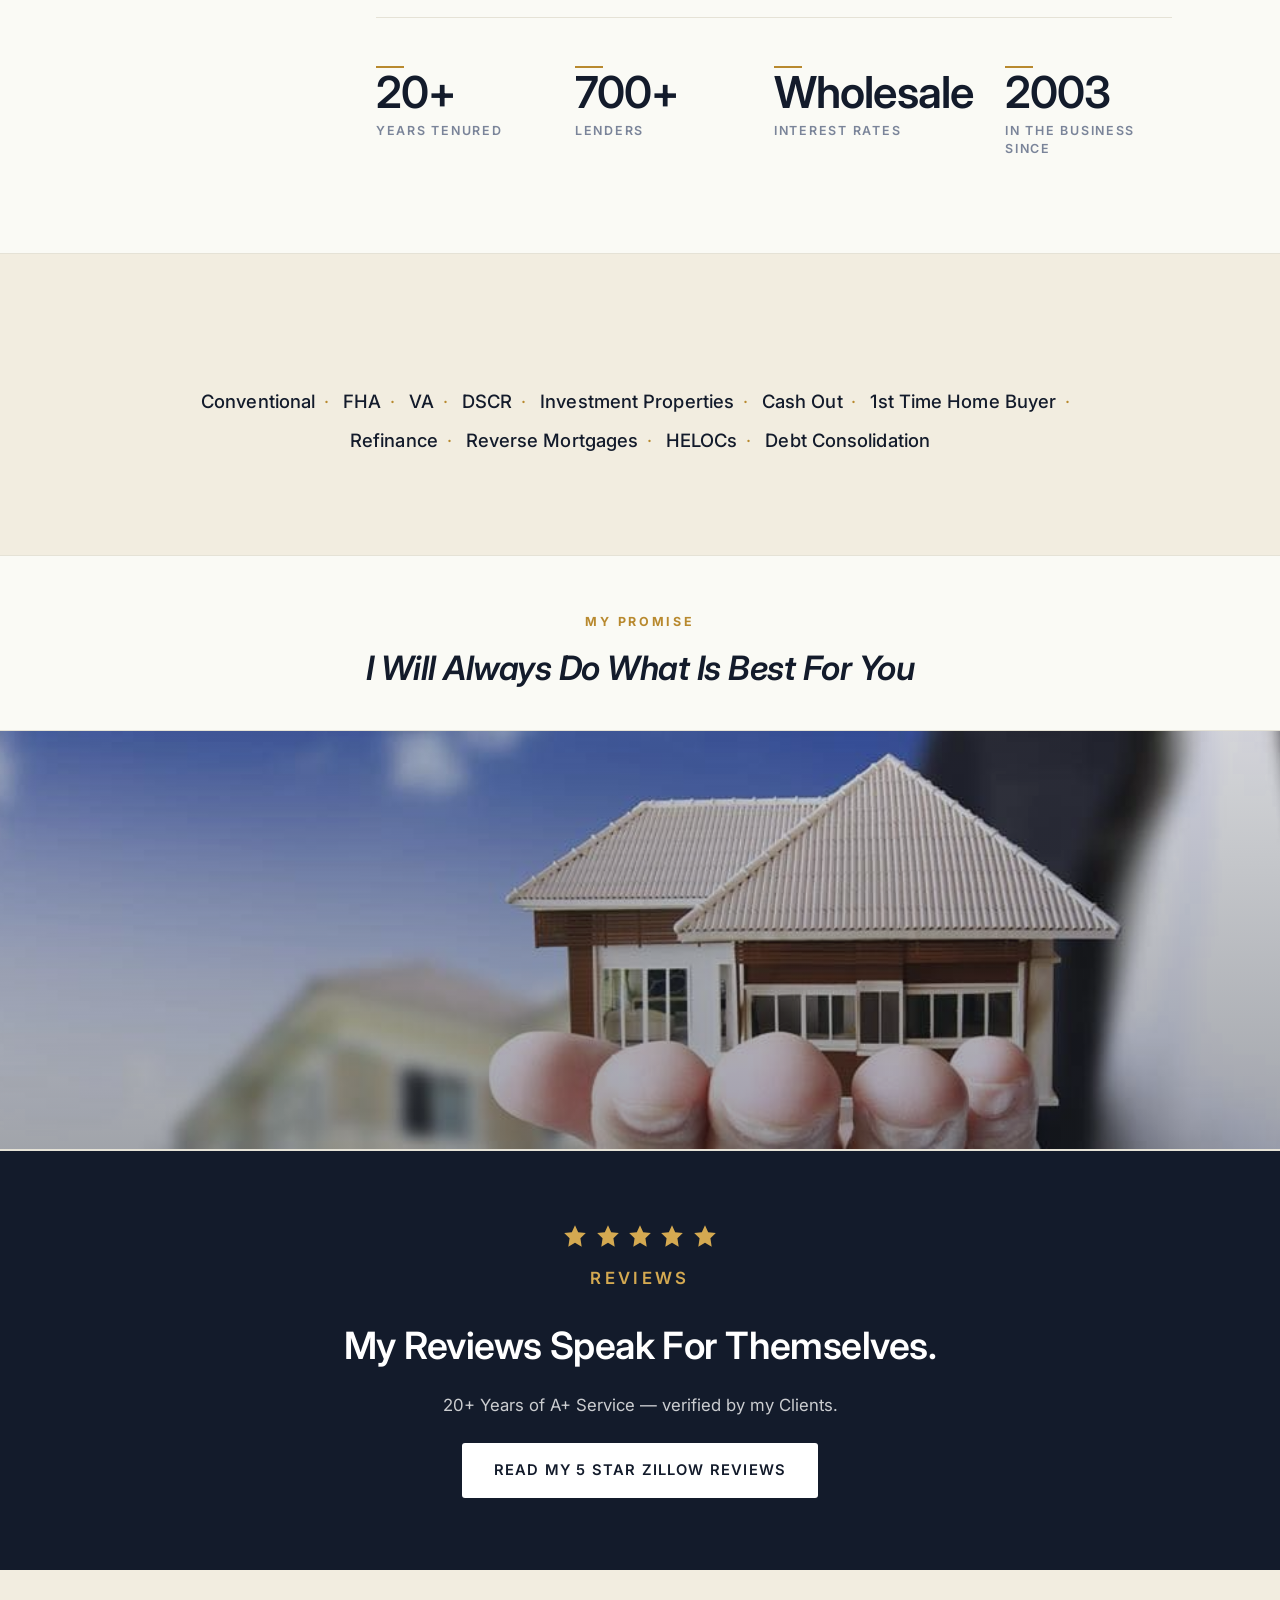
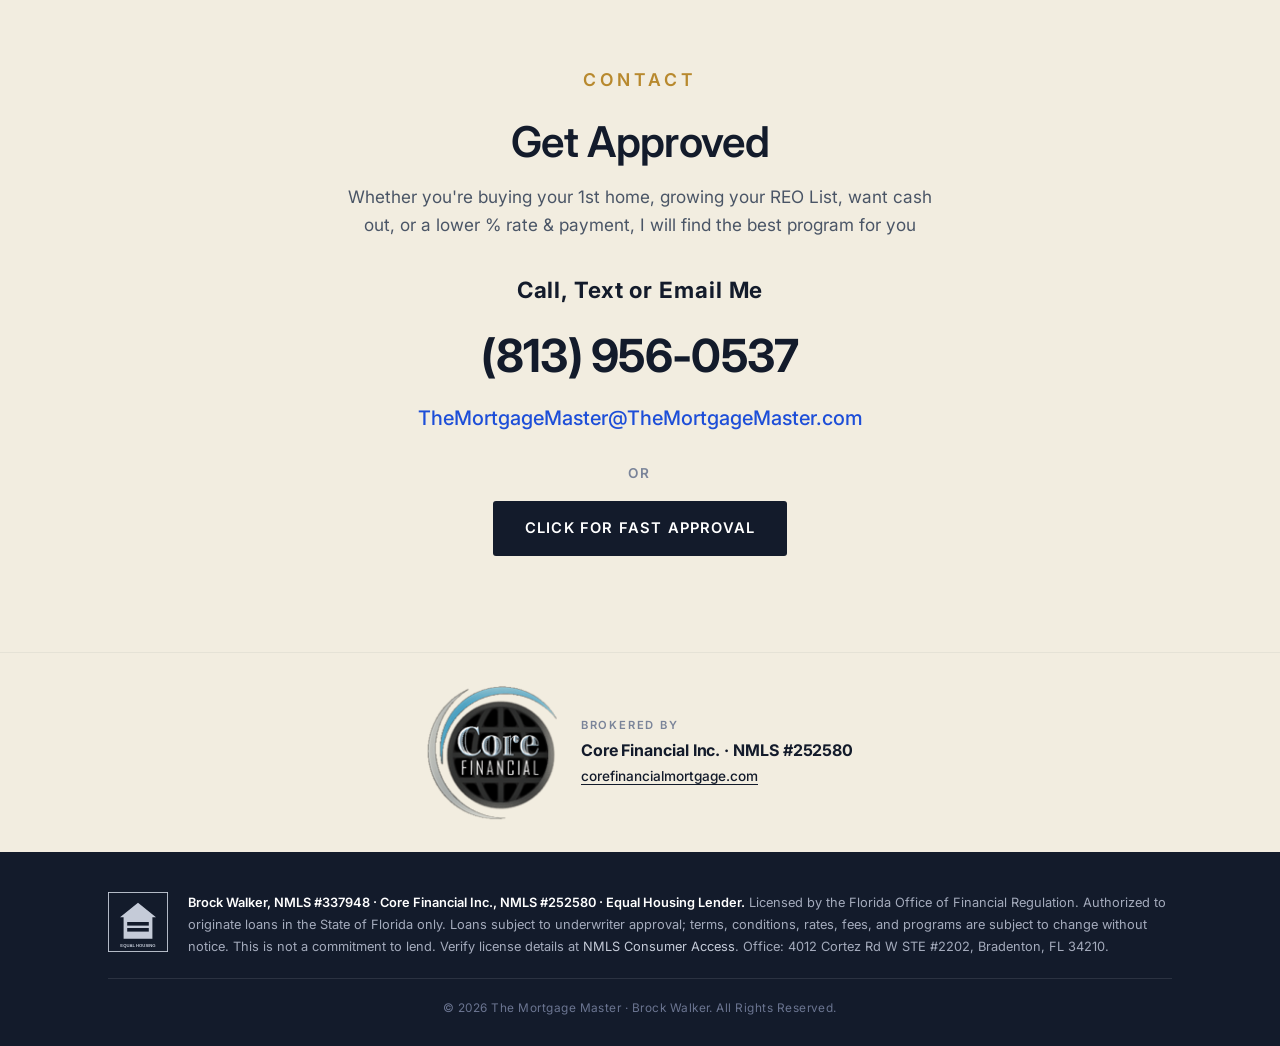
==== commit bd7f5063: "Remove NMLS tagline from hero — already covered in footer disclosures Brock's footer already include" ====
--- a/index.html
+++ b/index.html
@@ -48,7 +48,6 @@
     <div class="container hero-grid">
       <div class="hero-text">
         <h1 class="hero-title">Brock Walker</h1>
-        <p class="hero-tagline">Mortgage Loan Originator <span class="dot-gold">·</span> NMLS 337948</p>
         <ul class="hero-bullets">
           <li>Your Trusted Mortgage Partner Since 2003</li>
           <li>1st Time Home Buyers to Investment Portfolios: Expert Lending For All</li>
--- a/css/style.css
+++ b/css/style.css
@@ -213,7 +213,7 @@
   line-height: 1.05;
   letter-spacing: -0.015em;
   color: var(--text);
-  margin-bottom: 0.4rem;
+  margin-bottom: 1.5rem;
   font-family: var(--sans);
 }
 .hero-tagline {
@@ -328,7 +328,7 @@
   display: grid;
   grid-template-columns: 220px 1fr;
   gap: 3rem;
-  align-items: flex-start;
+  align-items: start;
 }
 .about-image {
   position: relative;
@@ -336,6 +336,7 @@
   overflow: hidden;
   box-shadow: 0 25px 60px -30px rgba(19, 27, 43, 0.35);
   max-width: 220px;
+  margin-top: 4rem;
 }
 .about-image img {
   width: 100%;
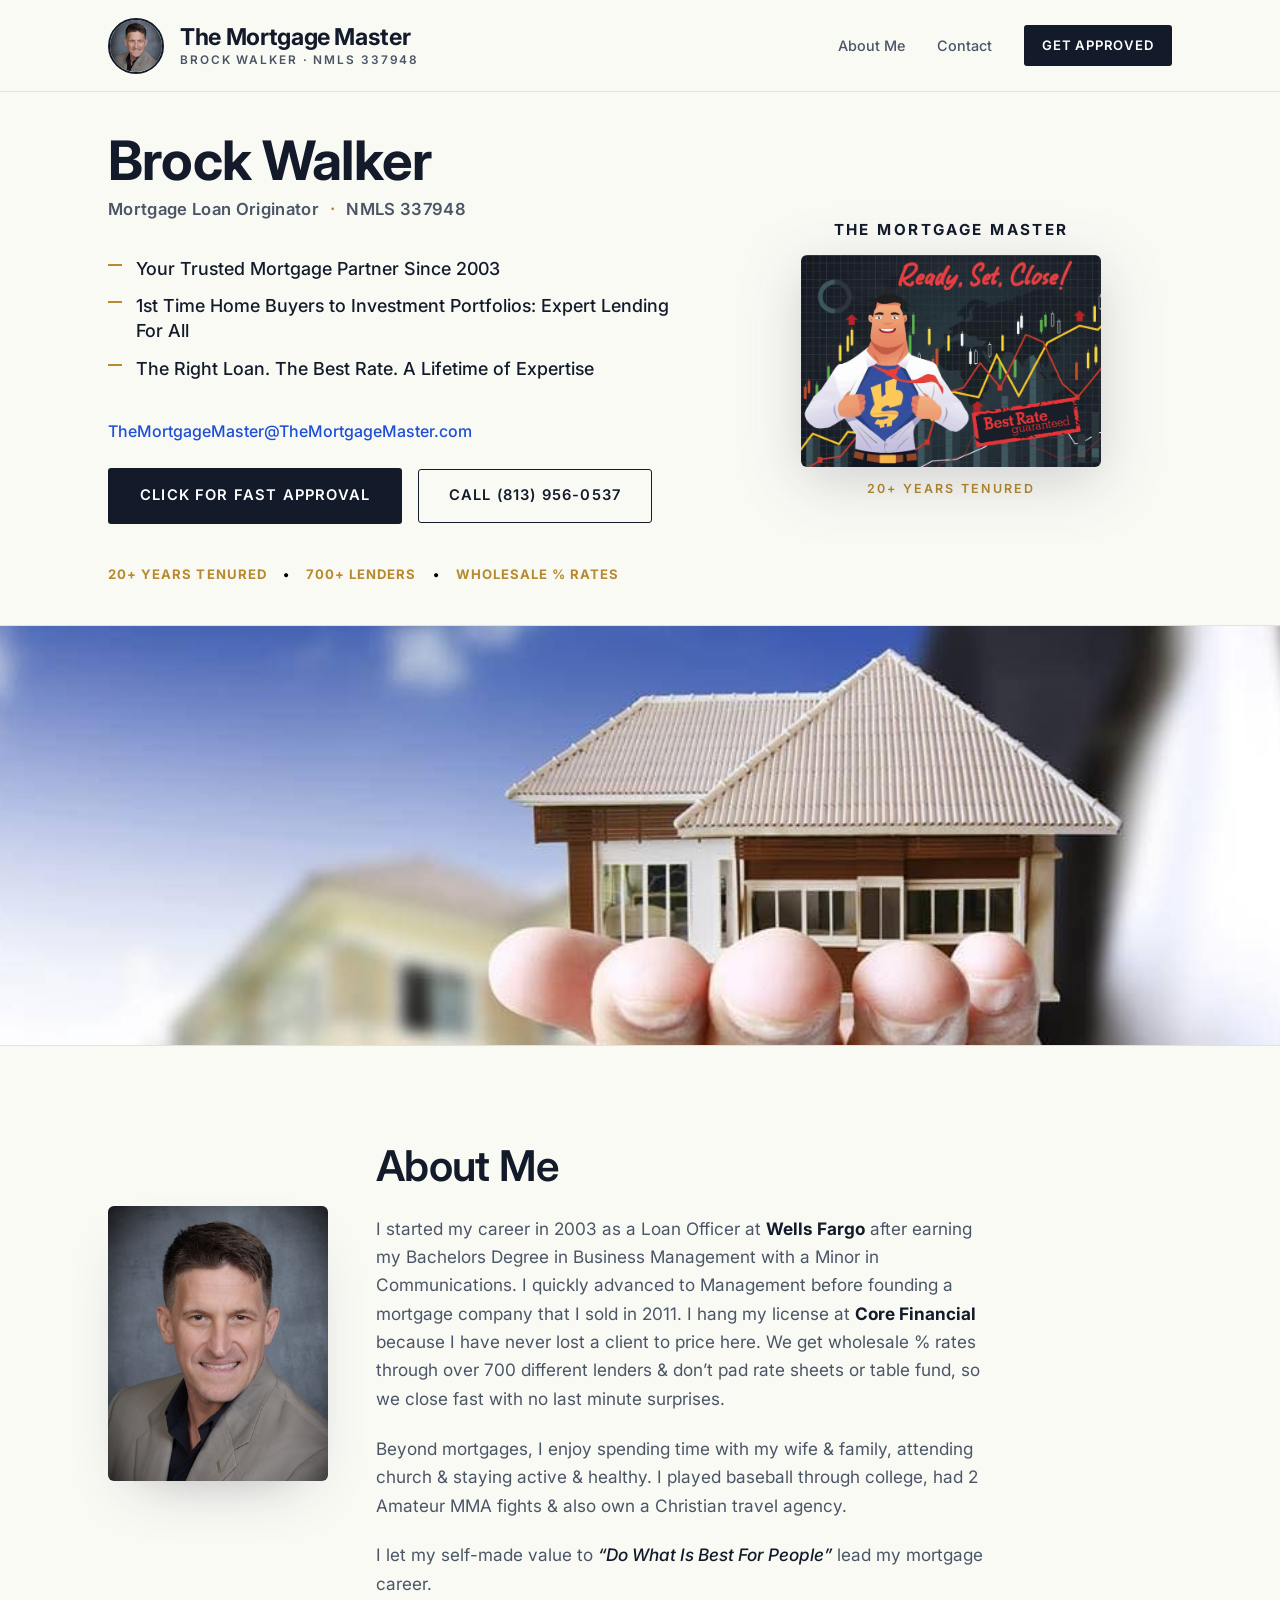
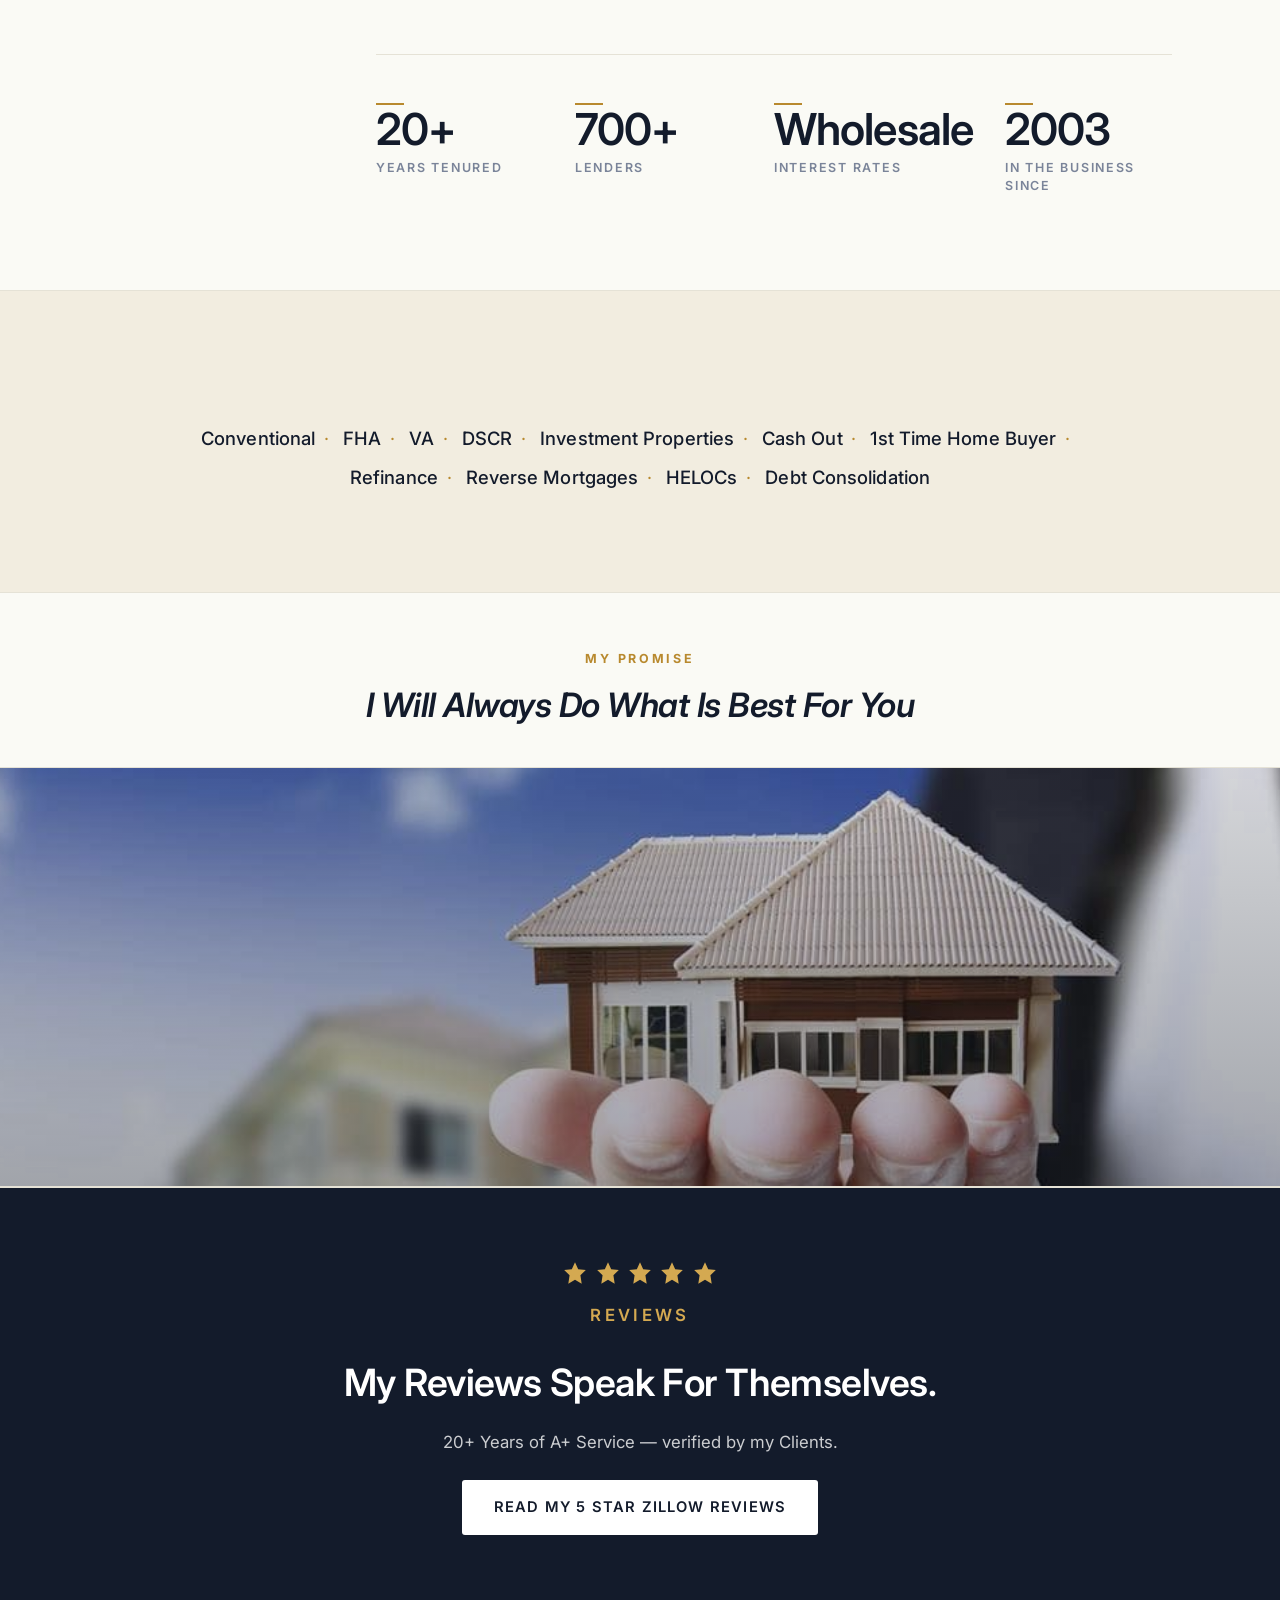
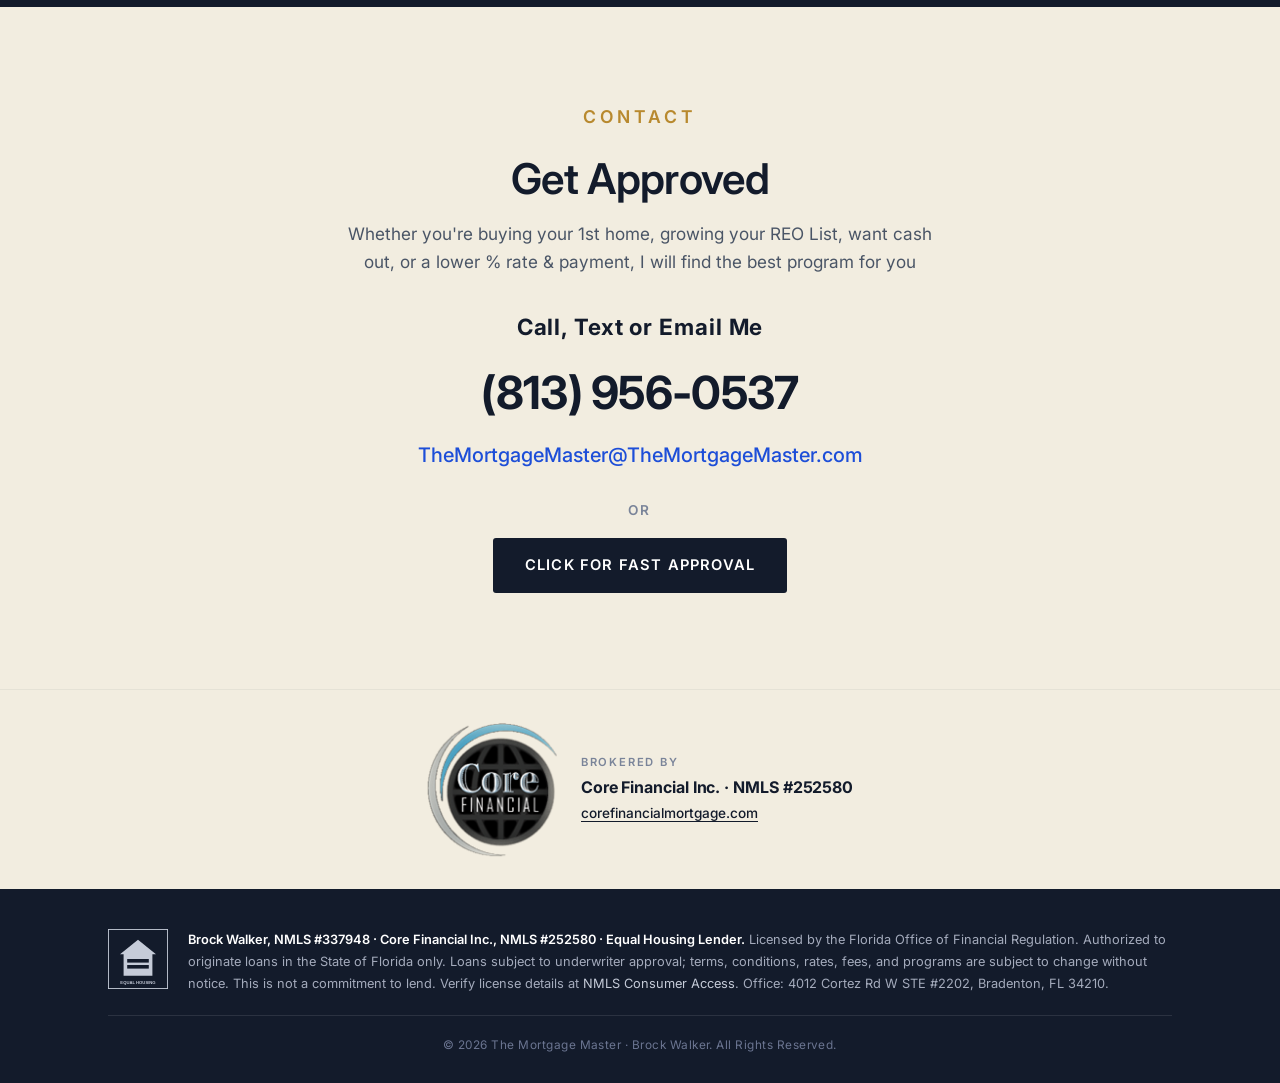
==== commit 91e056cc: "Restore NMLS tagline under hero title — Brock specifically asked for the gold dot Reinstated "Mortga" ====
--- a/index.html
+++ b/index.html
@@ -48,6 +48,7 @@
     <div class="container hero-grid">
       <div class="hero-text">
         <h1 class="hero-title">Brock Walker</h1>
+        <p class="hero-tagline">Mortgage Loan Originator <span class="dot-gold">·</span> NMLS 337948</p>
         <ul class="hero-bullets">
           <li>Your Trusted Mortgage Partner Since 2003</li>
           <li>1st Time Home Buyers to Investment Portfolios: Expert Lending For All</li>
--- a/css/style.css
+++ b/css/style.css
@@ -213,7 +213,7 @@
   line-height: 1.05;
   letter-spacing: -0.015em;
   color: var(--text);
-  margin-bottom: 1.5rem;
+  margin-bottom: 0.4rem;
   font-family: var(--sans);
 }
 .hero-tagline {
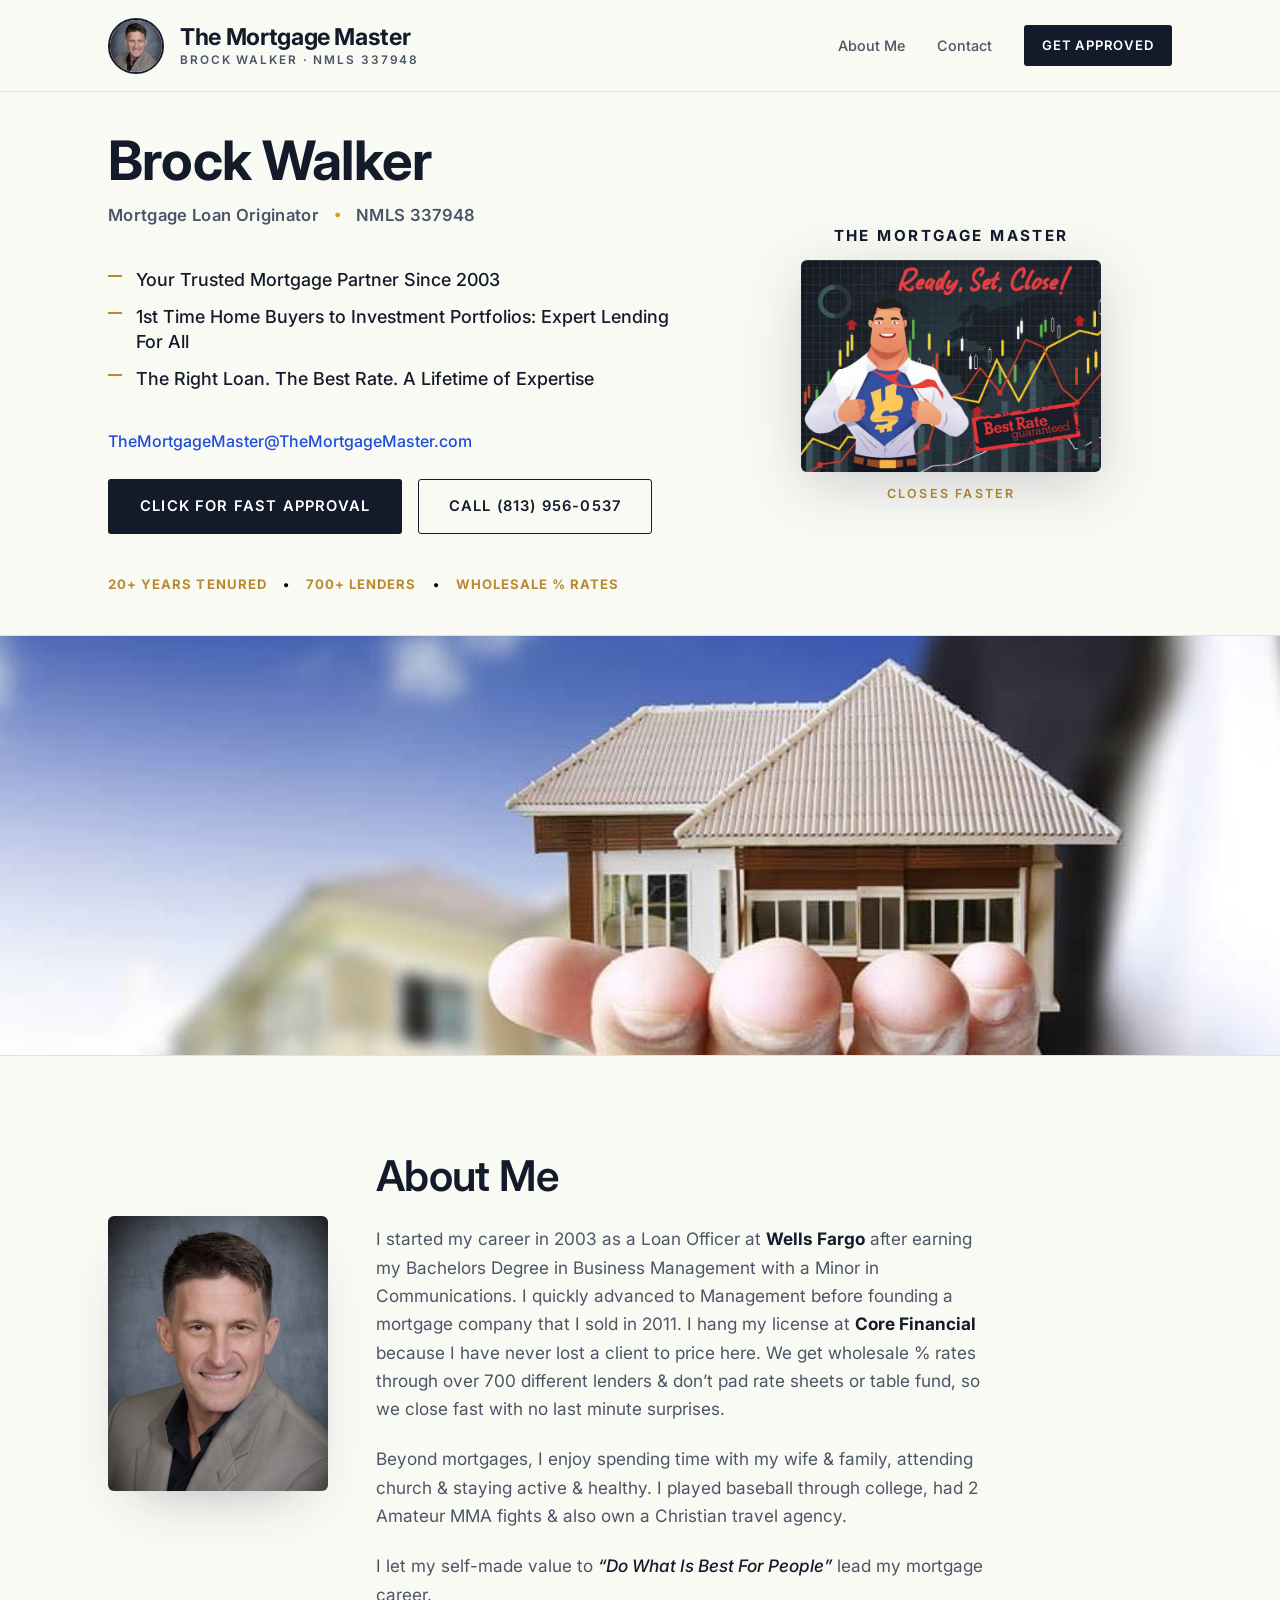
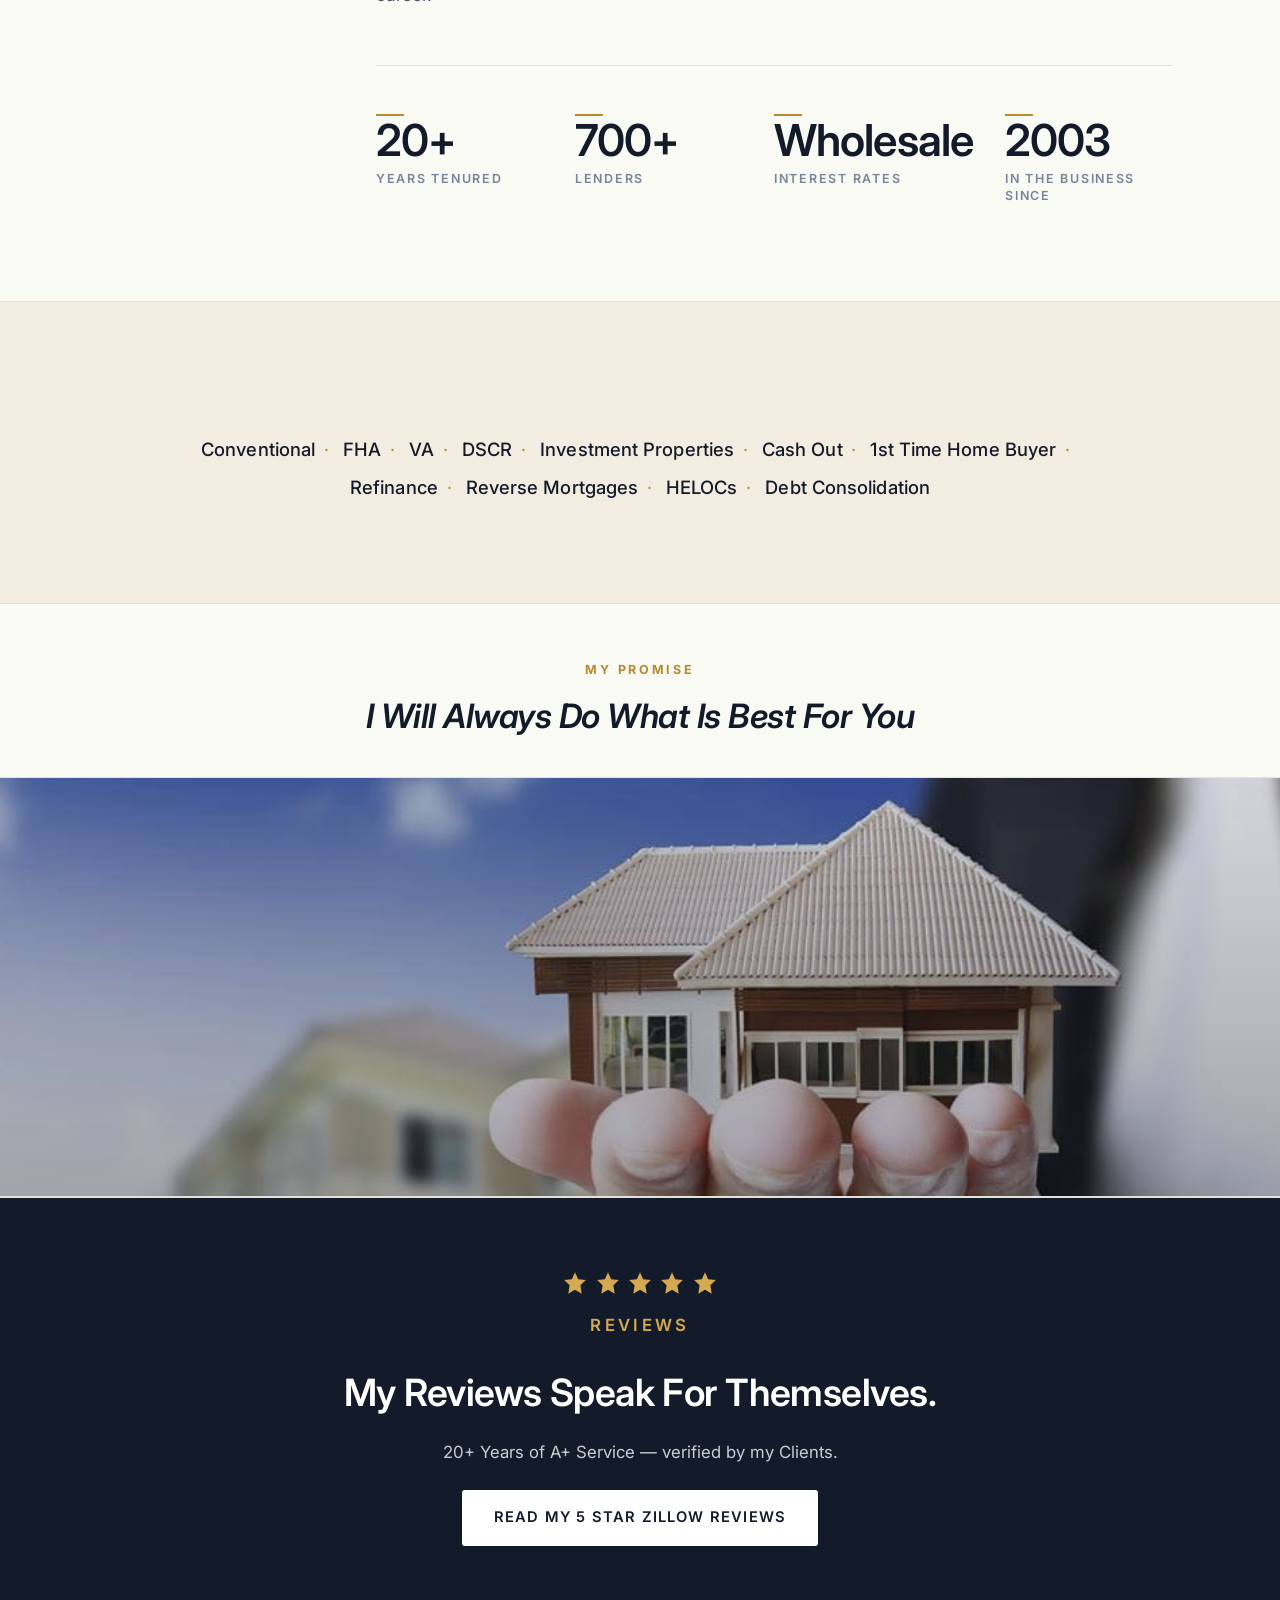
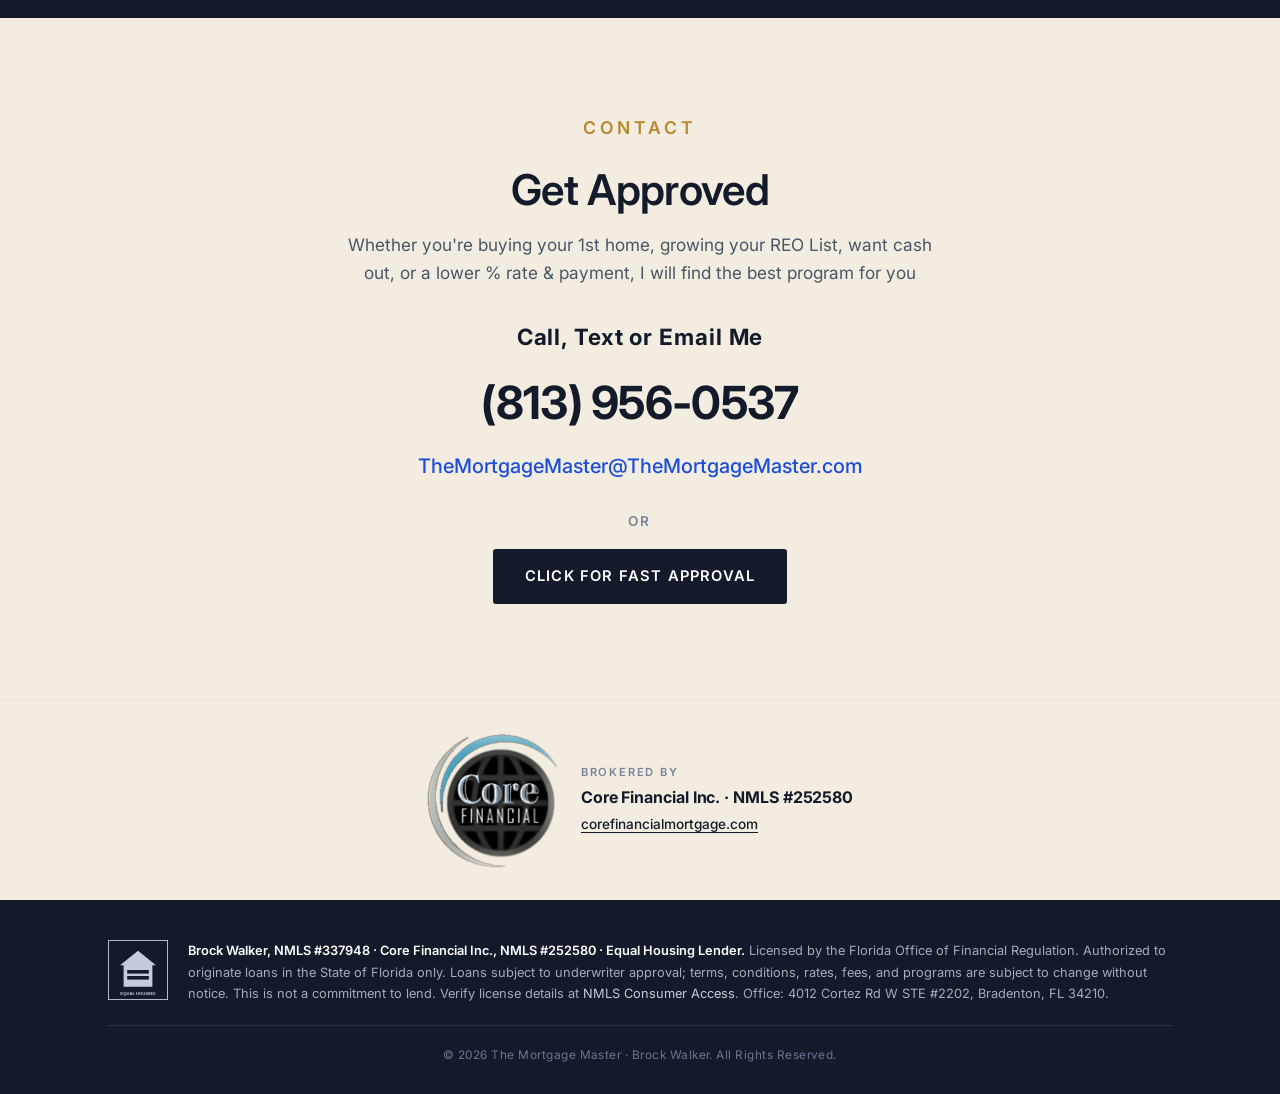
==== commit 901080df: "Mascot caption: 20+ Years Tenured → Closes Faster Brock noted "20+ Years" already appears in the her" ====
--- a/index.html
+++ b/index.html
@@ -70,7 +70,7 @@
       <div class="hero-image">
         <div class="hero-image-label">The Mortgage Master</div>
         <img src="assets/mmaster.png" alt="The Mortgage Master — Ready, Set, Close">
-        <div class="hero-image-caption">20+ Years Tenured</div>
+        <div class="hero-image-caption">Closes Faster</div>
       </div>
     </div>
   </section>
@@ -86,7 +86,7 @@
   <section class="mobile-mascot">
     <div class="mobile-mascot-label">The Mortgage Master</div>
     <img src="assets/mmaster.png" alt="The Mortgage Master — Ready, Set, Close">
-    <div class="mobile-mascot-caption">20+ Years Tenured</div>
+    <div class="mobile-mascot-caption">Closes Faster</div>
   </section>
 
   <!-- ABOUT -->
--- a/css/style.css
+++ b/css/style.css
@@ -226,9 +226,12 @@
   font-family: var(--sans);
 }
 .hero-tagline .dot-gold {
-  color: var(--highlight);
-  margin: 0 0.4em;
-  font-weight: 700;
+  color: #d4a019;
+  margin: 0 0.45em;
+  font-weight: 900;
+  font-size: 1.4em;
+  vertical-align: -2px;
+  display: inline-block;
 }
 .hero-bullets {
   list-style: none;
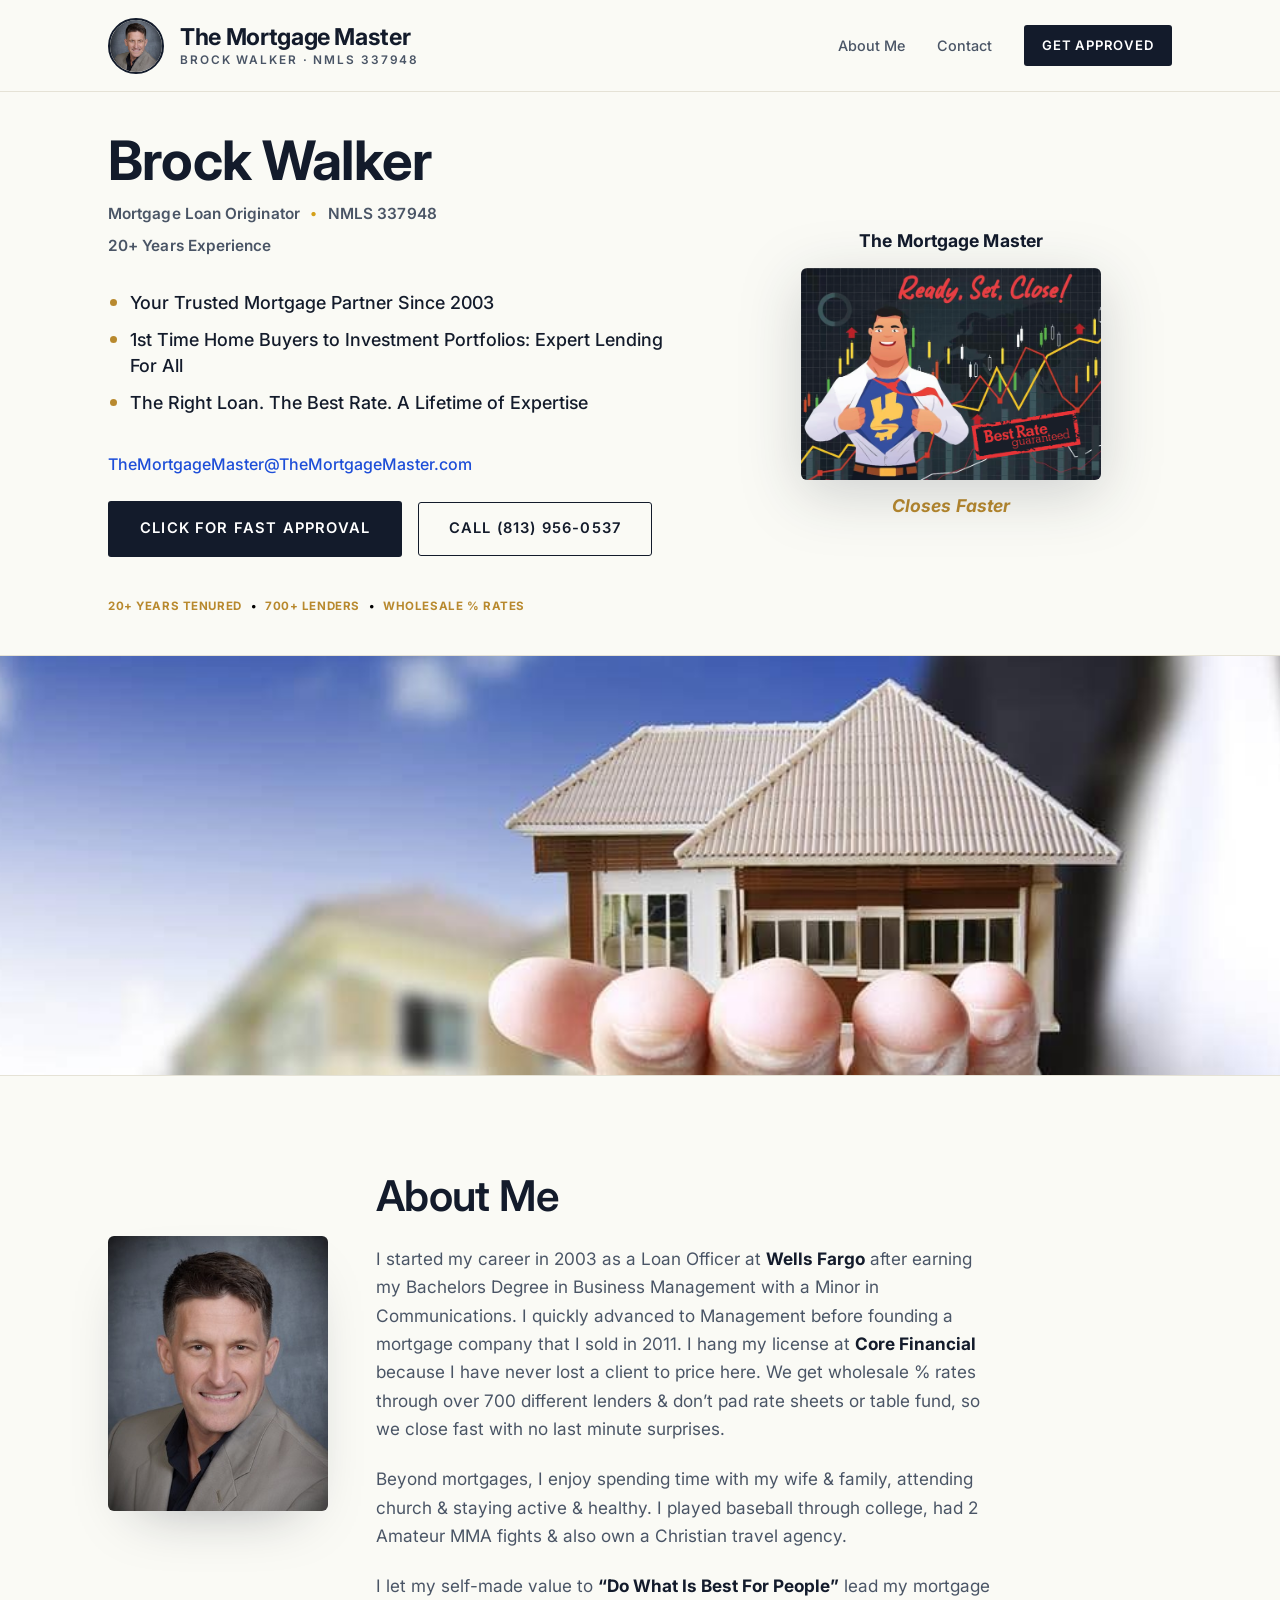
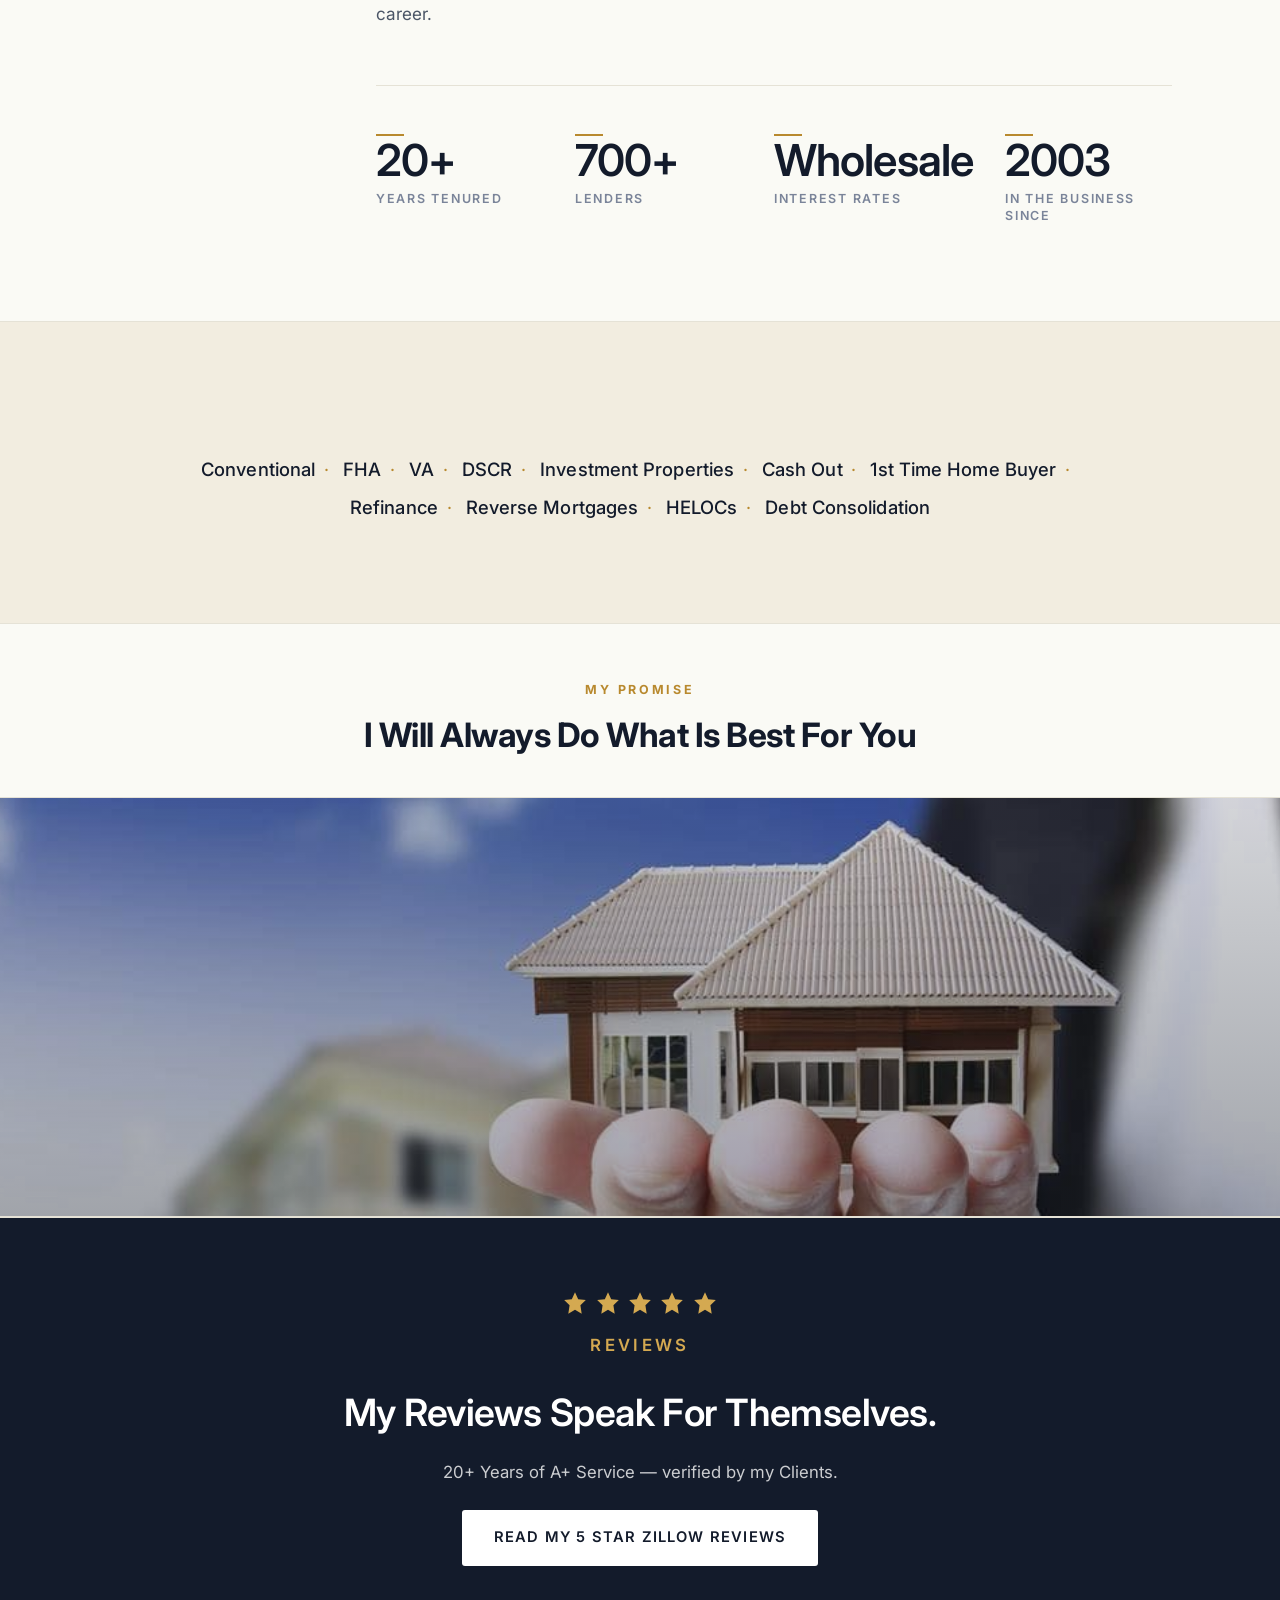
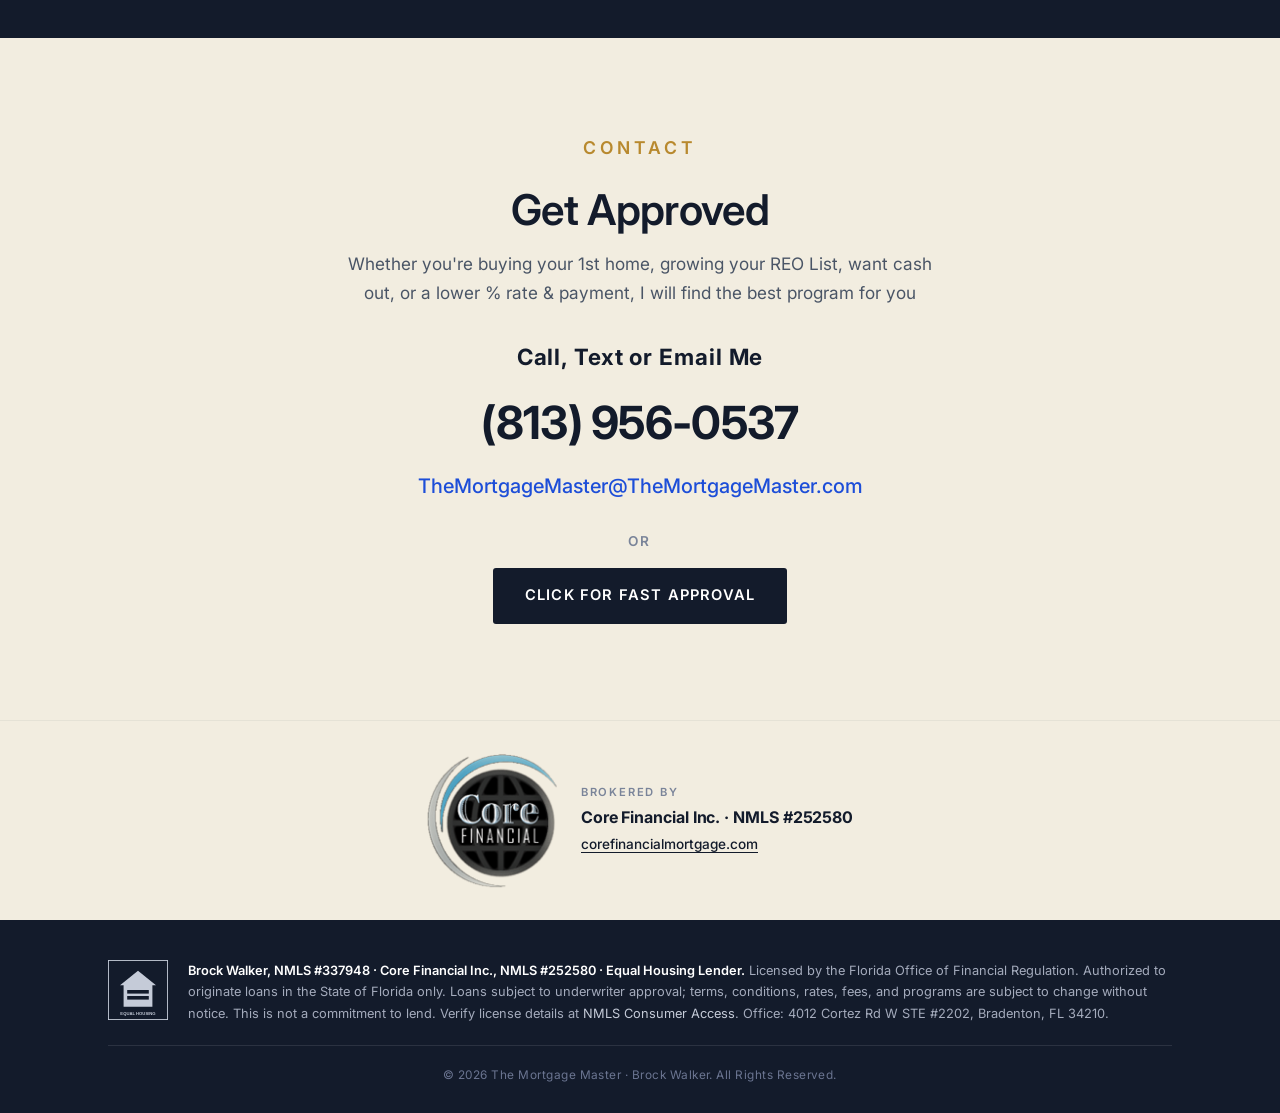
==== commit ccffa0da: "Round 3 follow-ups for Brock — bullets, mascot text, meta line-fit Hero bullets: - Replaced gold hor" ====
--- a/index.html
+++ b/index.html
@@ -49,6 +49,7 @@
       <div class="hero-text">
         <h1 class="hero-title">Brock Walker</h1>
         <p class="hero-tagline">Mortgage Loan Originator <span class="dot-gold">·</span> NMLS 337948</p>
+        <p class="hero-experience">20+ Years Experience</p>
         <ul class="hero-bullets">
           <li>Your Trusted Mortgage Partner Since 2003</li>
           <li>1st Time Home Buyers to Investment Portfolios: Expert Lending For All</li>
@@ -99,7 +100,7 @@
         <h2 class="section-title">About Me</h2>
         <p>I started my career in 2003 as a Loan Officer at <strong>Wells Fargo</strong> after earning my Bachelors Degree in Business Management with a Minor in Communications. I quickly advanced to Management before founding a mortgage company that I sold in 2011. I hang my license at <strong>Core Financial</strong> because I have never lost a client to price here. We get wholesale % rates through over 700 different lenders &amp; don&rsquo;t pad rate sheets or table fund, so we close fast with no last minute surprises.</p>
         <p>Beyond mortgages, I enjoy spending time with my wife &amp; family, attending church &amp; staying active &amp; healthy. I played baseball through college, had 2 Amateur MMA fights &amp; also own a Christian travel agency.</p>
-        <p>I let my self-made value to <em>&ldquo;Do What Is Best For People&rdquo;</em> lead my mortgage career.</p>
+        <p>I let my self-made value to <strong class="quoted-value">&ldquo;Do What Is Best For People&rdquo;</strong> lead my mortgage career.</p>
 
         <div class="stats">
           <div>
--- a/css/style.css
+++ b/css/style.css
@@ -173,18 +173,17 @@
   border-radius: 6px;
 }
 .hero-image-label {
-  font-size: 0.95rem;
-  font-weight: 700;
-  letter-spacing: 0.16em;
-  text-transform: uppercase;
+  font-size: 1.1rem;
+  font-weight: 700;
+  letter-spacing: 0.005em;
   color: var(--text);
   text-align: center;
 }
 .hero-image-caption {
-  font-size: 0.78rem;
-  font-weight: 600;
-  letter-spacing: 0.18em;
-  text-transform: uppercase;
+  font-size: 1.1rem;
+  font-weight: 700;
+  font-style: italic;
+  letter-spacing: 0.005em;
   color: var(--highlight);
   text-align: center;
 }
@@ -217,25 +216,34 @@
   font-family: var(--sans);
 }
 .hero-tagline {
-  font-size: clamp(0.95rem, 1.3vw, 1.1rem);
+  font-size: clamp(0.92rem, 1.2vw, 1.05rem);
   font-weight: 600;
   font-style: normal;
-  letter-spacing: 0.02em;
-  color: var(--text-muted);
-  margin-bottom: 1.75rem;
+  letter-spacing: 0.005em;
+  color: var(--text-muted);
+  margin-bottom: 0.25rem;
   font-family: var(--sans);
+  white-space: nowrap;
 }
 .hero-tagline .dot-gold {
   color: #d4a019;
-  margin: 0 0.45em;
+  margin: 0 0.3em;
   font-weight: 900;
   font-size: 1.4em;
   vertical-align: -2px;
   display: inline-block;
 }
+.hero-experience {
+  font-size: clamp(0.92rem, 1.2vw, 1.05rem);
+  font-weight: 600;
+  letter-spacing: 0.005em;
+  color: var(--text-muted);
+  margin-bottom: 1.5rem;
+  font-family: var(--sans);
+}
 .hero-bullets {
-  list-style: none;
-  padding: 0;
+  list-style: disc;
+  padding-left: 1.4rem;
   margin: 0 0 2rem;
   max-width: 640px;
 }
@@ -243,18 +251,12 @@
   font-size: clamp(1rem, 1.4vw, 1.12rem);
   color: var(--text);
   font-weight: 500;
-  line-height: 1.4;
-  padding: 6px 0 6px 28px;
-  position: relative;
-}
-.hero-bullets li::before {
-  content: "";
-  position: absolute;
-  left: 0;
-  top: 14px;
-  width: 14px;
-  height: 2px;
-  background: var(--highlight);
+  line-height: 1.45;
+  padding: 4px 0;
+}
+.hero-bullets li::marker {
+  color: var(--highlight);
+  font-size: 1.15em;
 }
 .hero-lede {
   font-size: clamp(1.05rem, 1.6vw, 1.2rem);
@@ -274,13 +276,14 @@
 .hero-meta {
   display: flex;
   align-items: center;
-  gap: 1rem;
-  font-size: 0.82rem;
-  font-weight: 700;
-  letter-spacing: 0.08em;
+  gap: 0.55rem;
+  font-size: 0.72rem;
+  font-weight: 700;
+  letter-spacing: 0.05em;
   text-transform: uppercase;
   color: var(--highlight);
-  flex-wrap: wrap;
+  flex-wrap: nowrap;
+  white-space: nowrap;
 }
 .hero-meta .dot { color: #000; font-weight: 700; }
 
@@ -464,10 +467,10 @@
   color: var(--text);
 }
 .mobile-mascot-caption {
-  font-size: 0.72rem;
-  font-weight: 600;
-  letter-spacing: 0.18em;
-  text-transform: uppercase;
+  font-size: 1.15rem;
+  font-weight: 700;
+  font-style: italic;
+  letter-spacing: 0.005em;
   color: var(--highlight);
 }
 .feature-band::after {
@@ -518,13 +521,18 @@
 }
 .promise-text {
   font-size: clamp(1.5rem, 3vw, 2.1rem);
-  font-weight: 600;
-  font-style: italic;
+  font-weight: 700;
+  font-style: normal;
   letter-spacing: -0.015em;
   color: var(--text);
   line-height: 1.3;
   max-width: 30ch;
   margin: 0 auto;
+}
+.quoted-value {
+  font-weight: 700;
+  font-style: normal;
+  color: var(--text);
 }
 .promise-image {
   border-top: 1px solid var(--line);
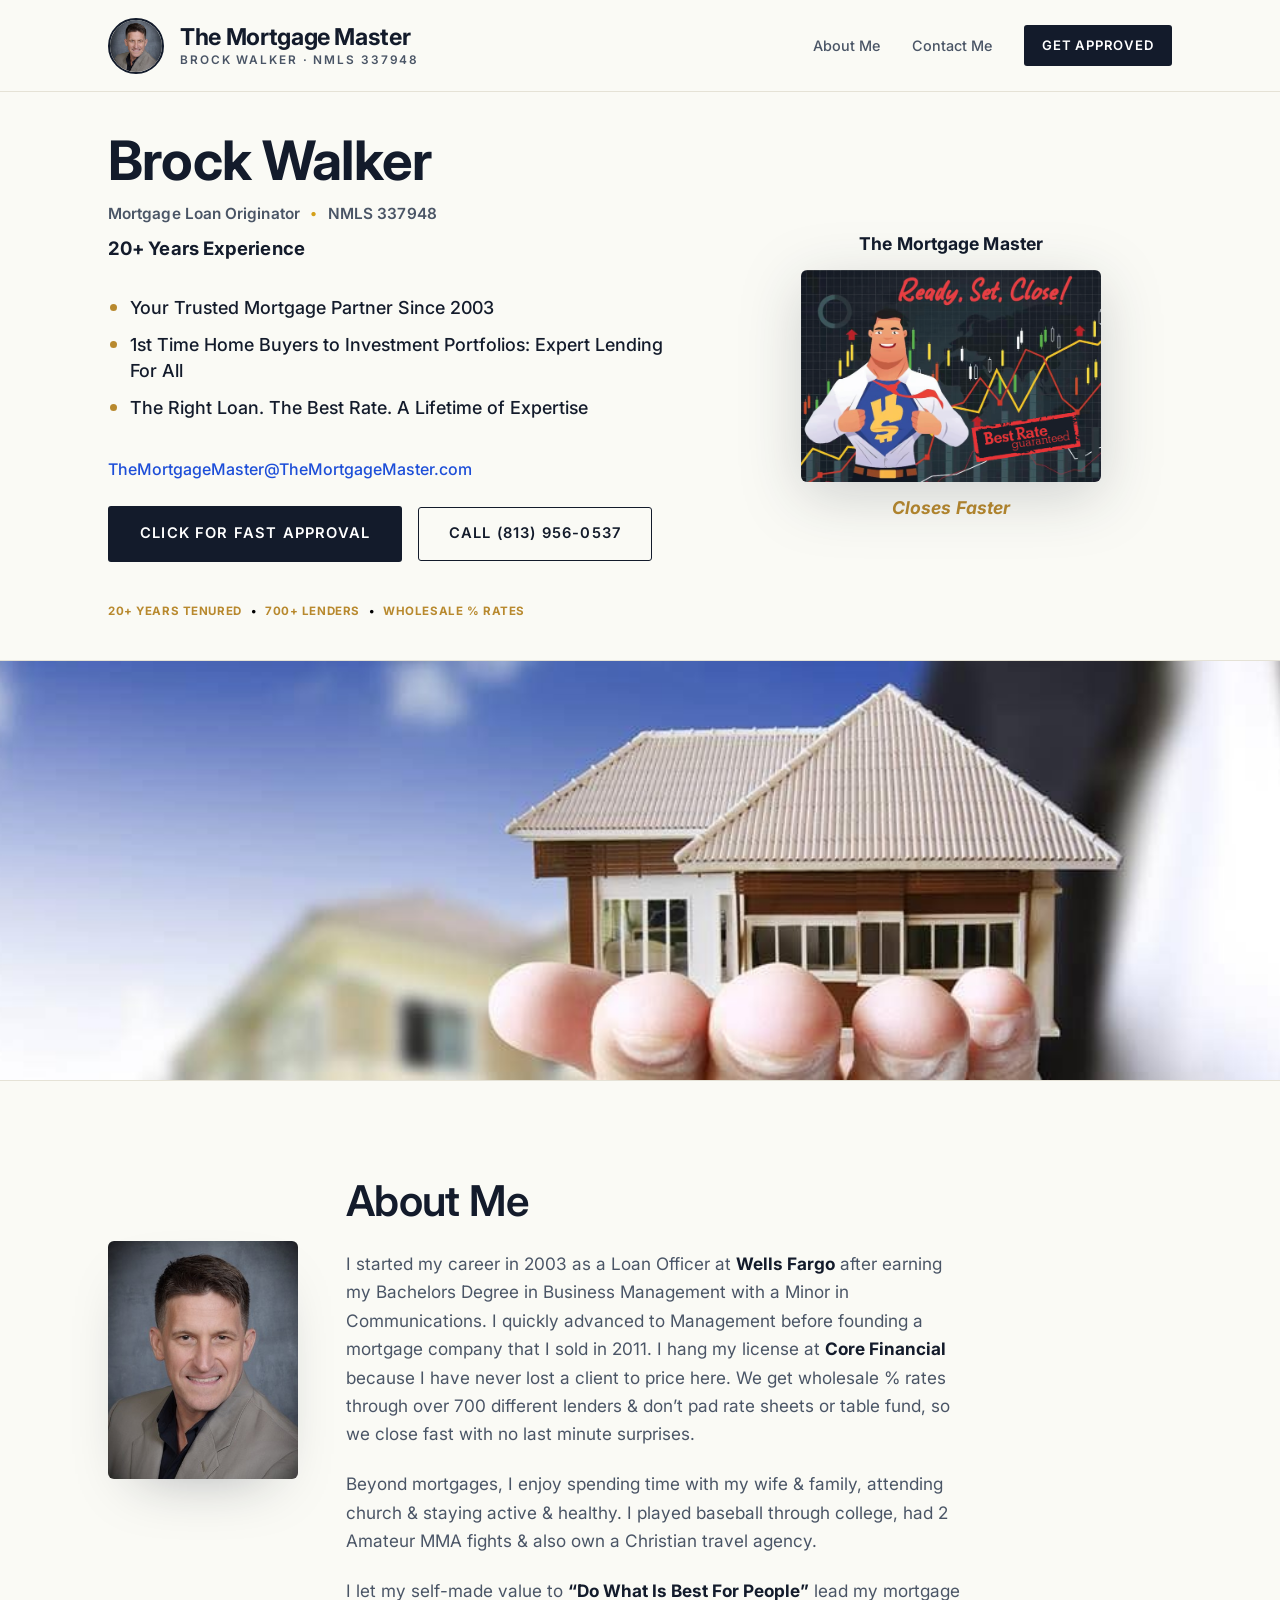
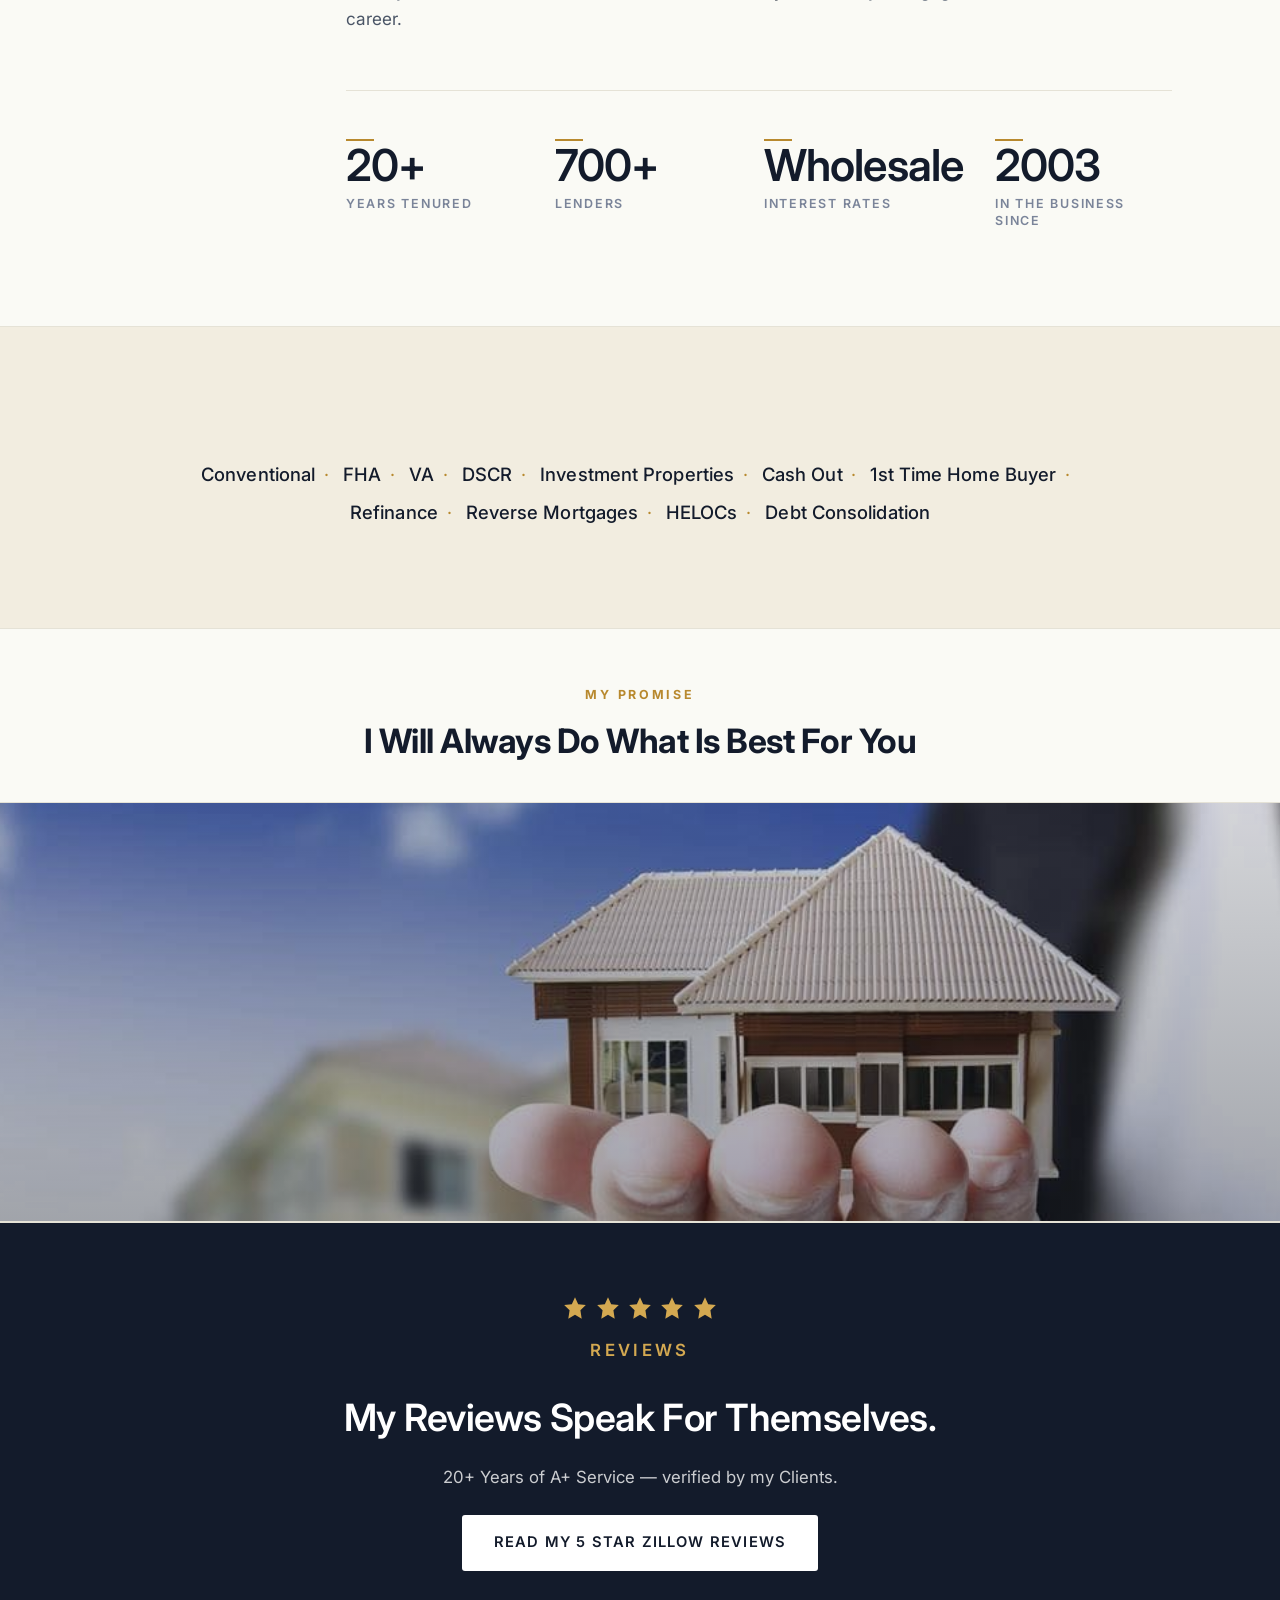
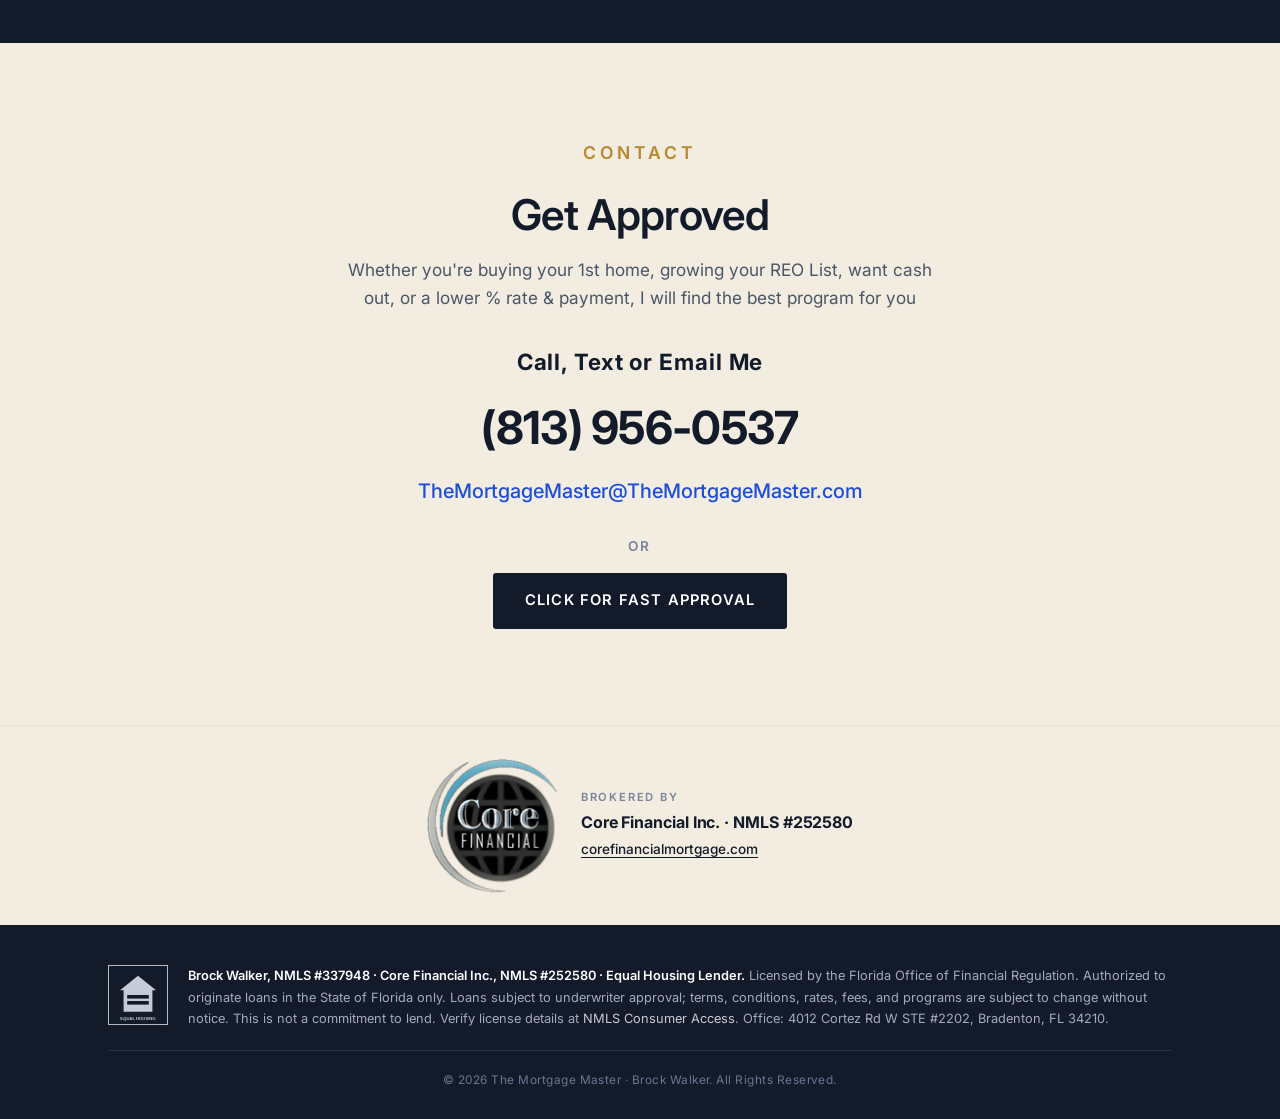
==== commit 58839c8e: "Round 3 polish — mobile overflow, photo size, nav rename Mobile overflow fixes: - Hero tagline (Mort" ====
--- a/index.html
+++ b/index.html
@@ -35,7 +35,7 @@
     </a>
     <nav class="nav-links" aria-label="Primary">
       <a href="#about">About Me</a>
-      <a href="#contact">Contact</a>
+      <a href="#contact">Contact Me</a>
       <a class="nav-cta" href="https://www.blink.mortgage/app/signup/p/CoreFinancialMortgage/brockwalker" target="_blank" rel="noopener">Get Approved</a>
     </nav>
   </div>
--- a/css/style.css
+++ b/css/style.css
@@ -234,10 +234,10 @@
   display: inline-block;
 }
 .hero-experience {
-  font-size: clamp(0.92rem, 1.2vw, 1.05rem);
-  font-weight: 600;
+  font-size: clamp(1.05rem, 1.45vw, 1.2rem);
+  font-weight: 700;
   letter-spacing: 0.005em;
-  color: var(--text-muted);
+  color: var(--text);
   margin-bottom: 1.5rem;
   font-family: var(--sans);
 }
@@ -332,7 +332,7 @@
 /* ============ ABOUT ============ */
 .about-grid {
   display: grid;
-  grid-template-columns: 220px 1fr;
+  grid-template-columns: 190px 1fr;
   gap: 3rem;
   align-items: start;
 }
@@ -341,7 +341,7 @@
   border-radius: 6px;
   overflow: hidden;
   box-shadow: 0 25px 60px -30px rgba(19, 27, 43, 0.35);
-  max-width: 220px;
+  max-width: 190px;
   margin-top: 4rem;
 }
 .about-image img {
@@ -780,19 +780,41 @@
   .hero-eyebrow { display: none; }      /* NMLS info shown again in footer */
   .hero-lede { display: none; }          /* long-form copy hidden on phones */
   .hero-image { display: none; }         /* mascot is decorative; saves ~220px */
-  .hero-title { font-size: 2.3rem; margin-bottom: 0.4rem; }
-  .hero-tagline { font-size: 1rem; margin-bottom: 0.85rem; }
-  .hero-email { margin-bottom: 0.85rem; font-size: 0.9rem; }
-  .hero-actions { margin-bottom: 0.85rem; gap: 0.6rem; }
+  .hero-title { font-size: 2.1rem; margin-bottom: 0.3rem; }
+  .hero-tagline {
+    font-size: 0.9rem;
+    margin-bottom: 0.25rem;
+    white-space: normal;       /* allow wrap on phones */
+    word-spacing: -0.05em;
+  }
+  .hero-tagline .dot-gold { font-size: 1.2em; margin: 0 0.25em; }
+  .hero-experience { font-size: 1rem; margin-bottom: 0.85rem; }
+  .hero-bullets { padding-left: 1.1rem; margin-bottom: 1rem; }
+  .hero-bullets li { font-size: 0.92rem; padding: 3px 0; }
+  .hero-email { margin-bottom: 0.75rem; font-size: 0.85rem; }
+  .hero-actions {
+    margin-bottom: 0.85rem;
+    gap: 0.5rem;
+    flex-direction: column;     /* stack buttons so they never overflow */
+    align-items: stretch;
+  }
   .hero-actions .btn-primary,
   .hero-actions .btn-secondary {
-    padding: 0.7rem 1.05rem;
-    font-size: 0.78rem;
-    flex: 1 1 0;
-    min-width: 0;
+    padding: 0.72rem 1rem;
+    font-size: 0.82rem;
+    width: 100%;
     text-align: center;
   }
-  .hero-meta { font-size: 0.68rem; gap: 0.45rem; letter-spacing: 0.06em; }
+  .hero-meta {
+    font-size: 0.62rem;
+    gap: 0.35rem;
+    letter-spacing: 0.04em;
+    flex-wrap: wrap;            /* allow wrap on phones */
+    white-space: normal;
+    justify-content: center;
+  }
   .feature-band { height: 240px; }
   .mobile-mascot { display: flex; }
-}
+  .about-image { max-width: 150px; margin-top: 0; }
+  .about-grid { grid-template-columns: 1fr; }
+}
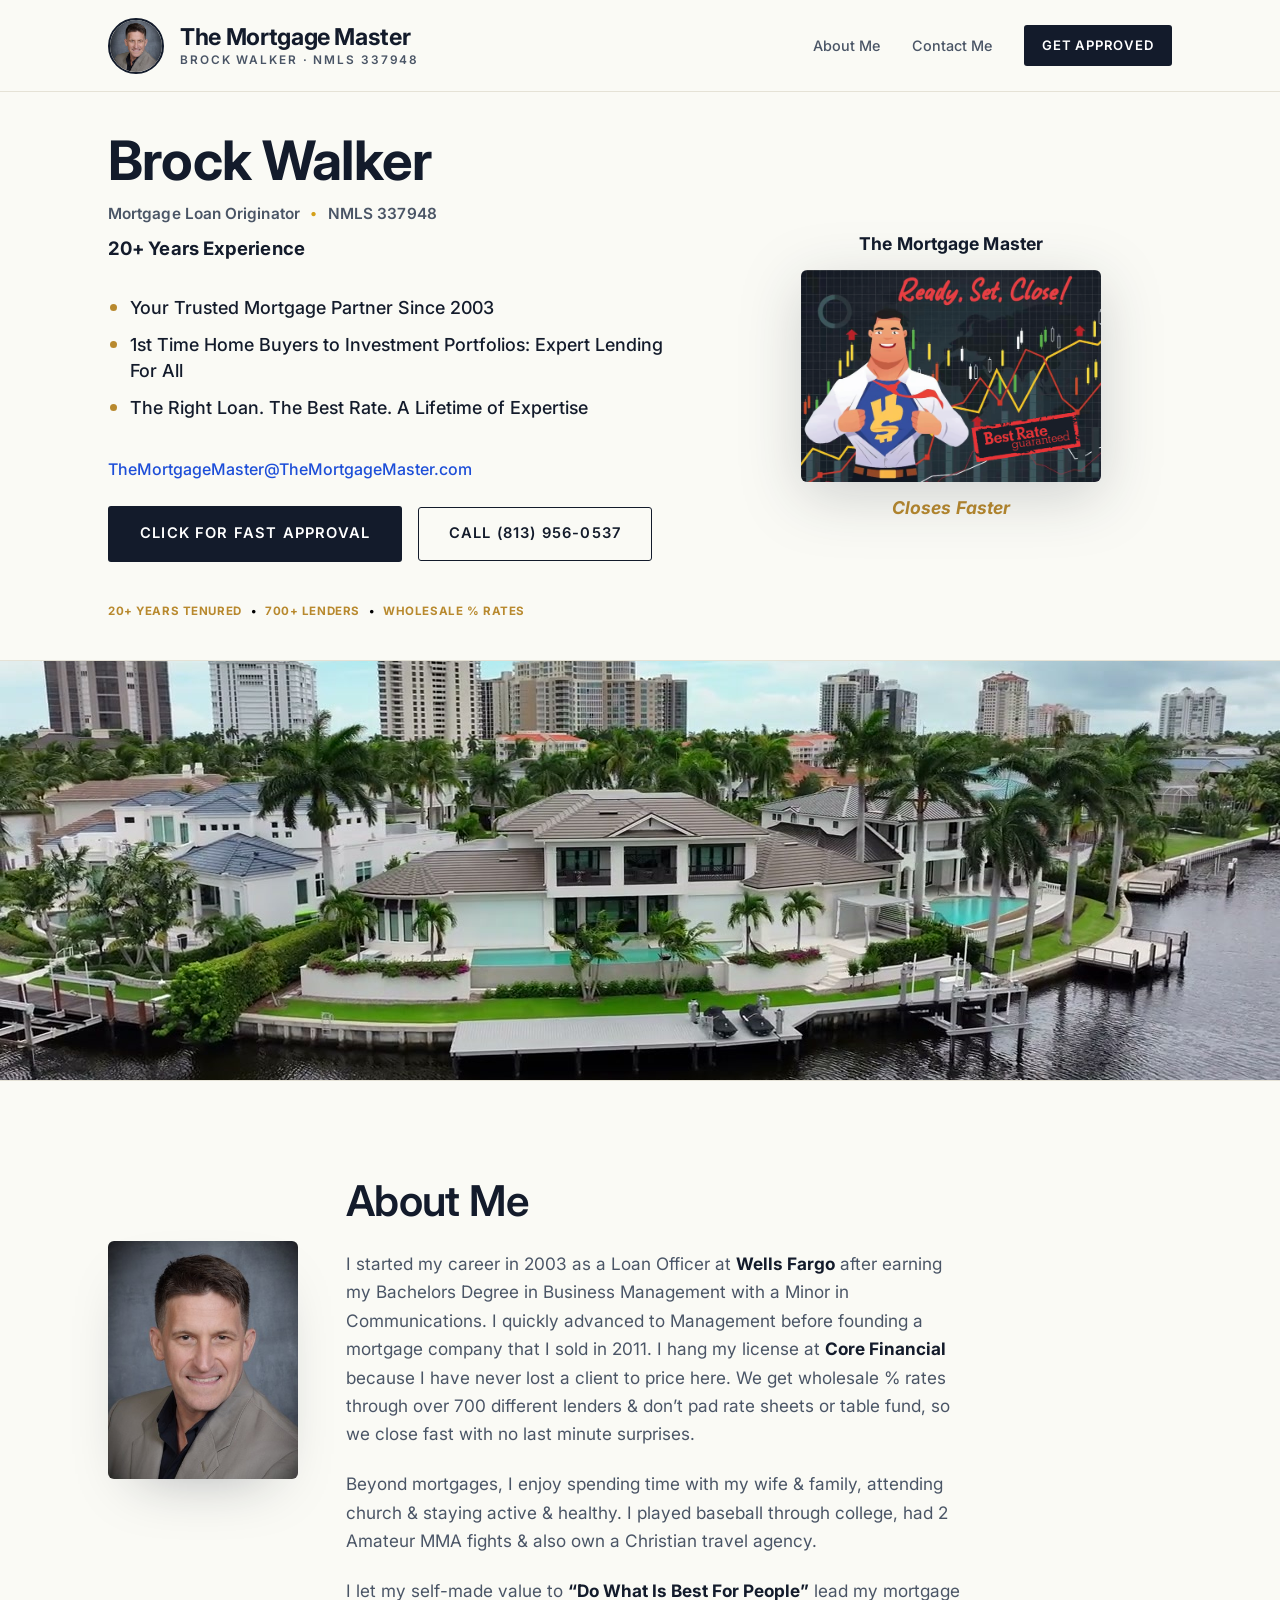
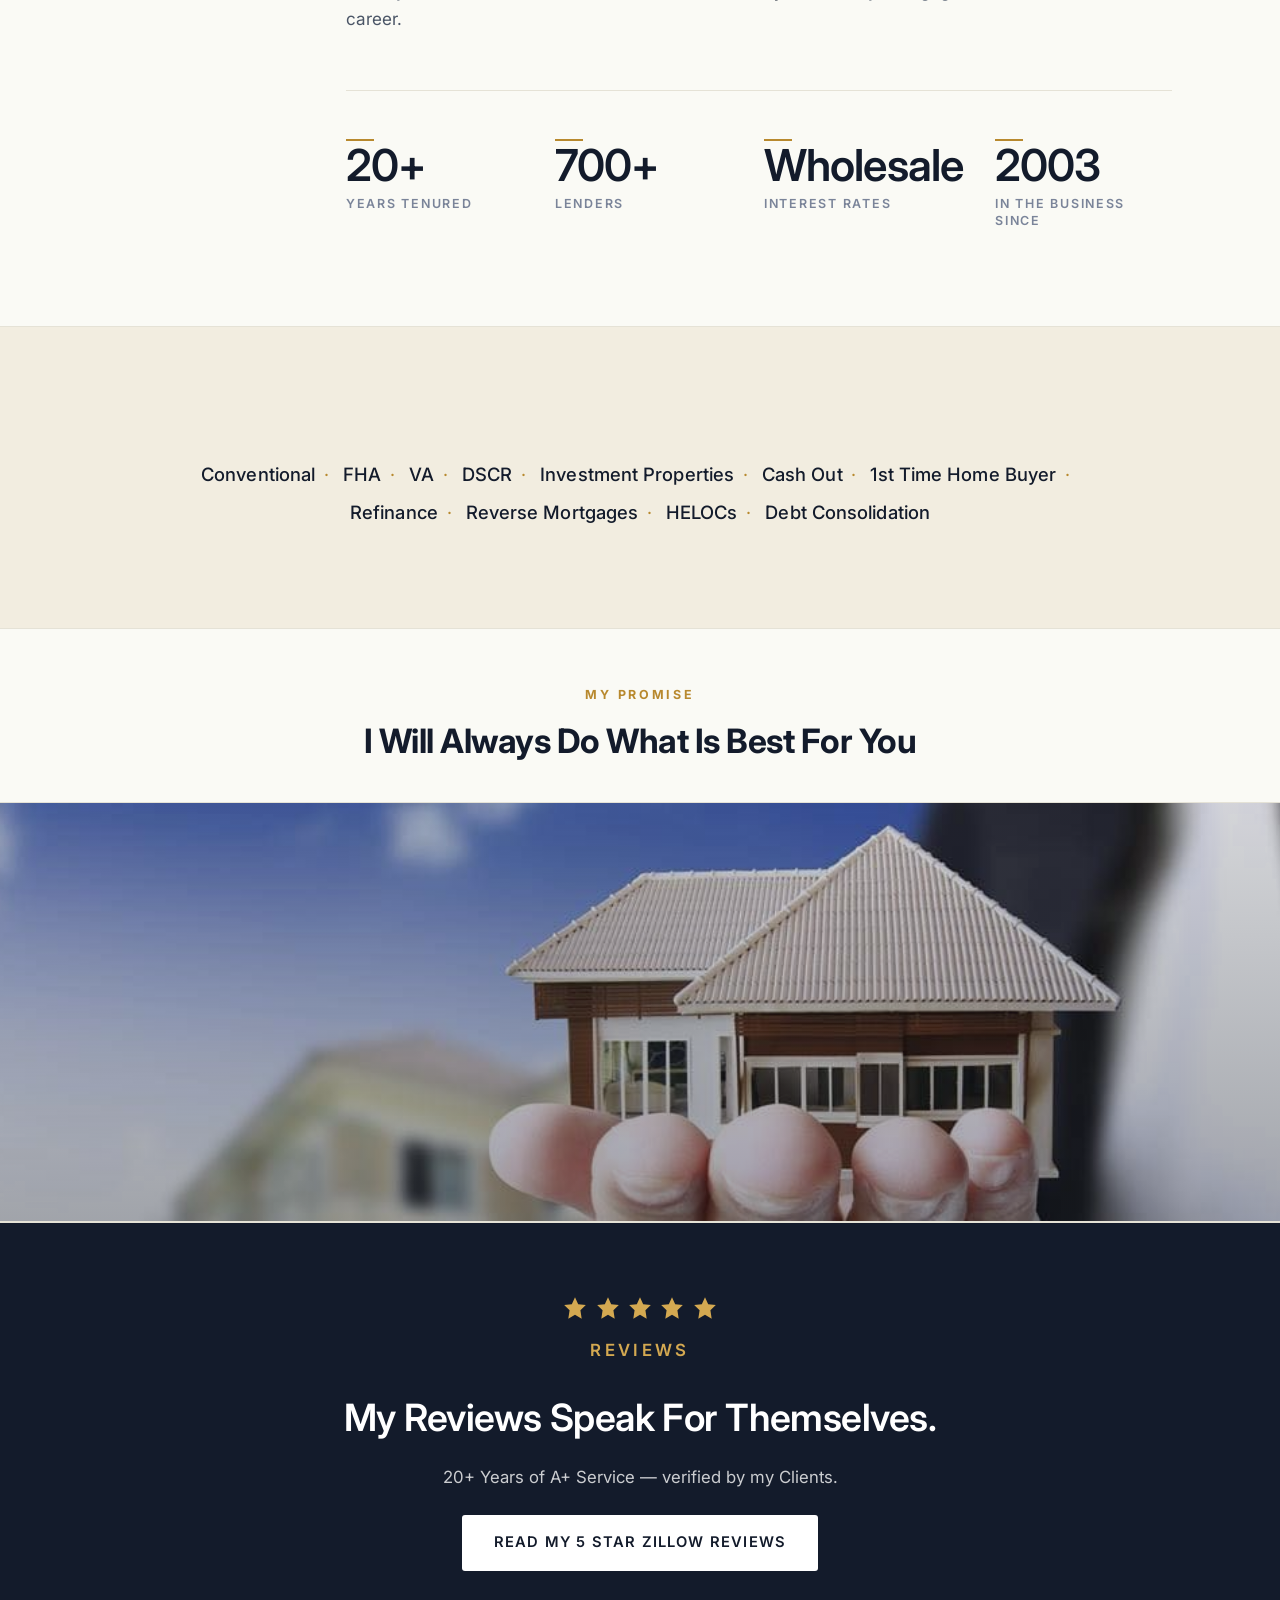
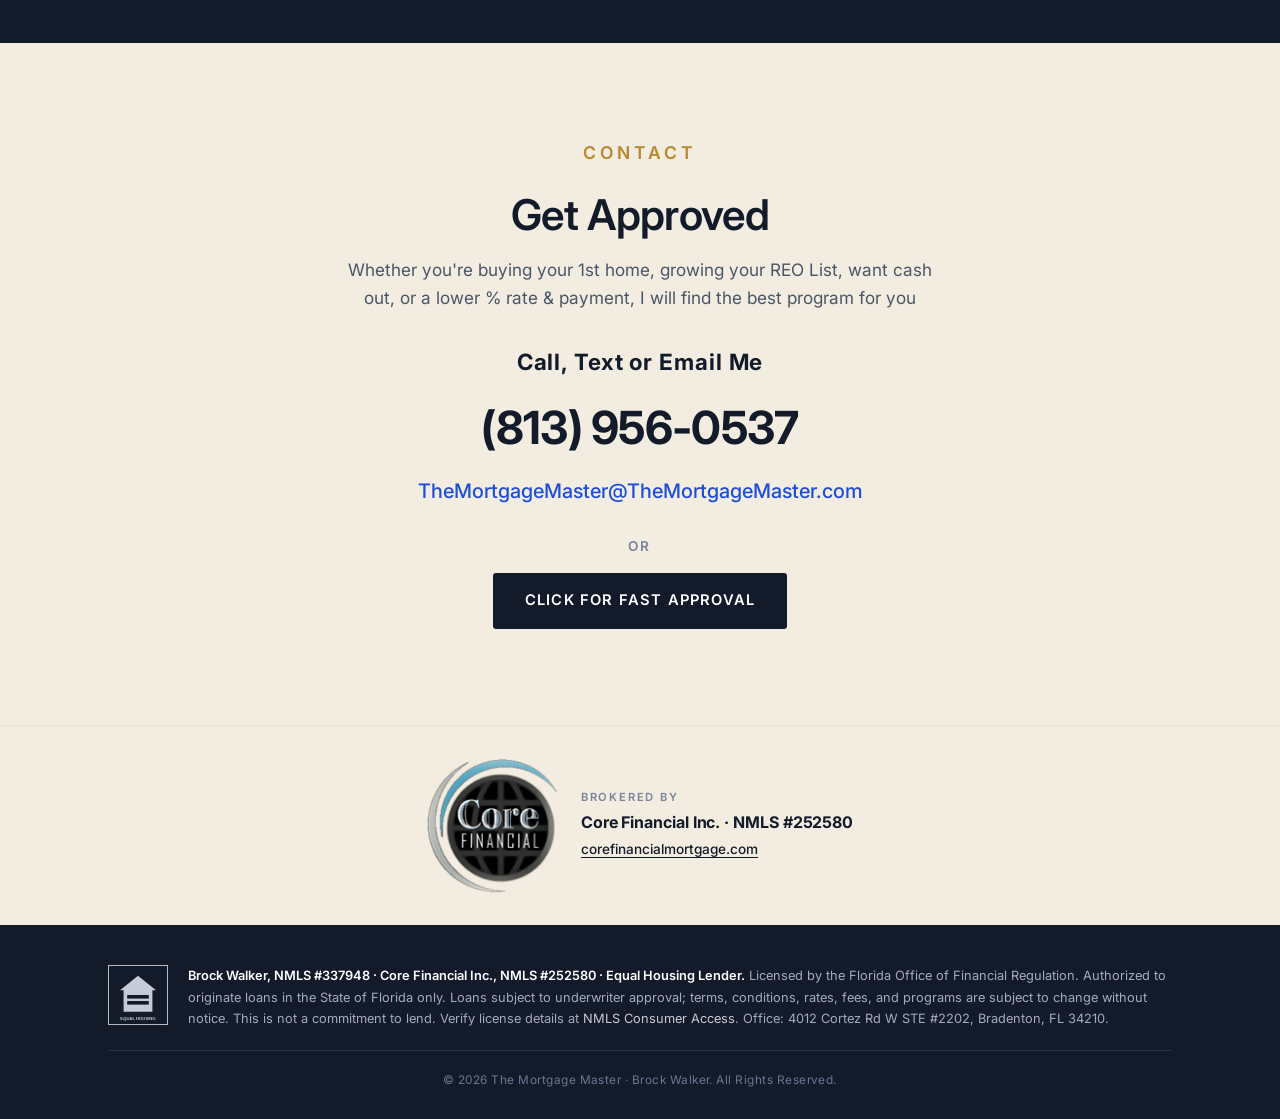
==== commit aa505184: "Use video frame as poster so iOS Low Power Mode shows the house, not the hands image" ====
--- a/index.html
+++ b/index.html
@@ -12,7 +12,11 @@
 <meta property="og:description" content="The Mortgage Master Closes Faster. 20+ Years Tenured. Wholesale Interest Rates.">
 <meta property="og:type" content="website">
 <meta property="og:url" content="https://themortgagemaster.com/">
-<meta property="og:image" content="https://themortgagemaster.com/assets/pool-home.jpg">
+<meta property="og:image" content="https://themortgagemaster.com/assets/house-hands.jpg">
+<meta property="og:image:width" content="1200">
+<meta property="og:image:height" content="630">
+<meta name="twitter:card" content="summary_large_image">
+<meta name="twitter:image" content="https://themortgagemaster.com/assets/house-hands.jpg">
 
 <link rel="icon" type="image/png" href="assets/favicon.png">
 
@@ -78,7 +82,7 @@
 
   <!-- VIDEO FEATURE BAND -->
   <section class="feature-band video-band" aria-hidden="true">
-    <video class="feature-video" autoplay muted loop playsinline preload="metadata" poster="assets/house-hands.jpg">
+    <video class="feature-video" autoplay muted loop playsinline preload="metadata" poster="assets/mortgage-master-poster.jpg">
       <source src="assets/mortgage-master.mp4" type="video/mp4">
     </video>
   </section>
--- a/css/style.css
+++ b/css/style.css
@@ -754,7 +754,6 @@
   .hero-image-label { font-size: 0.85rem; }
   .grid-2 { grid-template-columns: 1fr; gap: 2rem; }
   .about-grid { grid-template-columns: 1fr; gap: 2.5rem; }
-  .about-image img { min-height: 320px; max-height: 420px; }
   .feature-band { height: 280px; }
   .promise-box { padding: 2.5rem 1.5rem 1.75rem; }
   .stats { grid-template-columns: repeat(2, 1fr); gap: 1.75rem; }
@@ -815,6 +814,12 @@
   }
   .feature-band { height: 240px; }
   .mobile-mascot { display: flex; }
-  .about-image { max-width: 150px; margin-top: 0; }
+  .about-image {
+    max-width: 180px;
+    margin-top: 0;
+    margin-left: auto;
+    margin-right: auto;
+  }
+  .about-image img { aspect-ratio: 1 / 1; object-position: center 30%; }
   .about-grid { grid-template-columns: 1fr; }
 }
